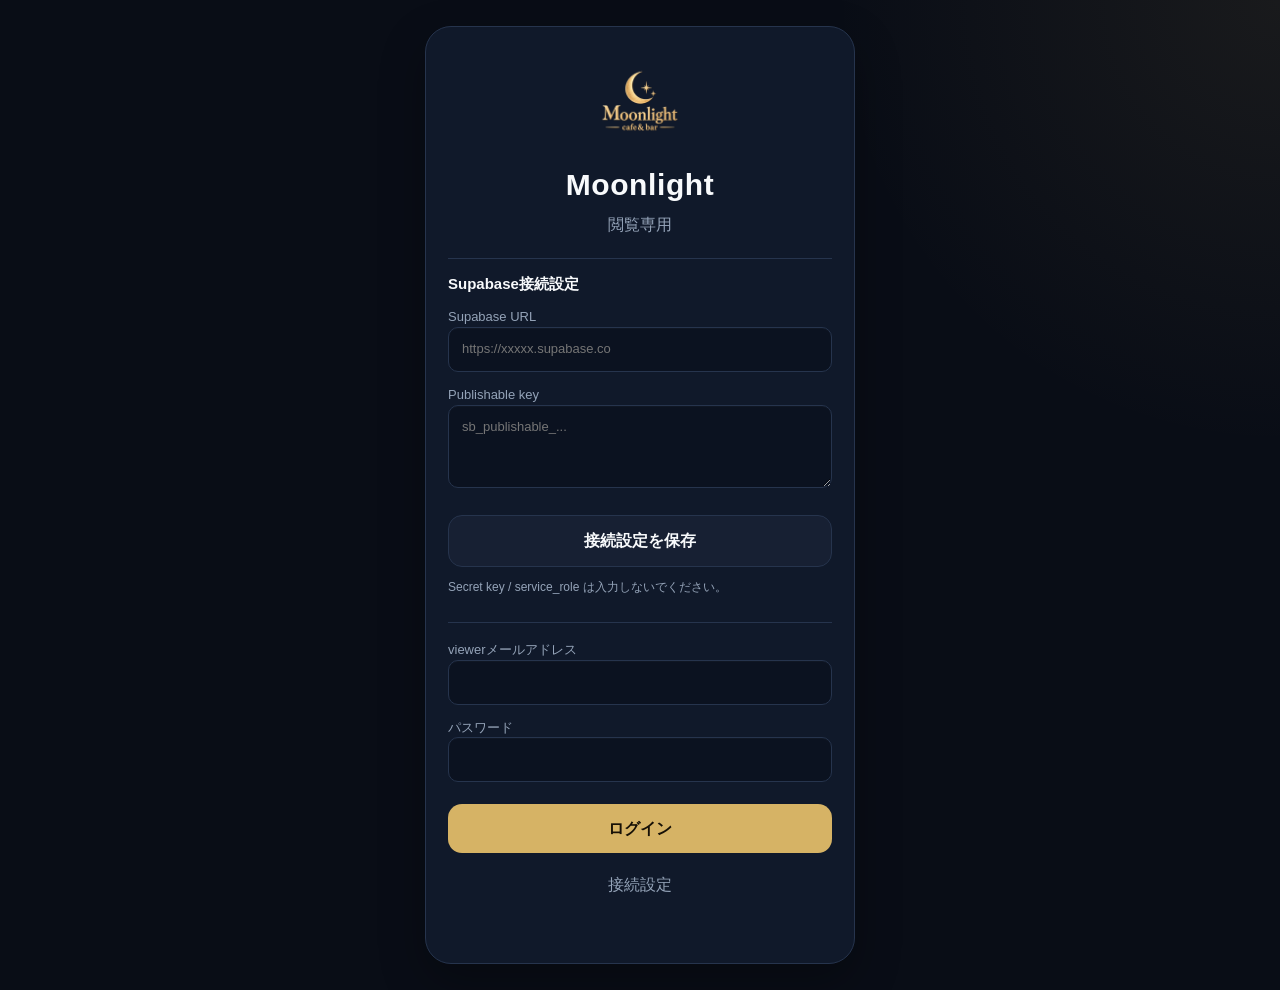
==== index.html @ fe0dd914 "Add files via upload" ====
<!doctype html>
<html lang="ja">
<head>
  <meta charset="utf-8">
  <meta name="viewport" content="width=device-width, initial-scale=1, maximum-scale=1, user-scalable=no, viewport-fit=cover">
  <meta name="theme-color" content="#0b1220">
  <meta name="apple-mobile-web-app-capable" content="yes">
  <meta name="apple-mobile-web-app-status-bar-style" content="black-translucent">
  <meta name="apple-mobile-web-app-title" content="Moonlight">
  <title>Moonlight Viewer</title>
  <link rel="manifest" href="./manifest.json">
  <link rel="apple-touch-icon" href="./icons/icon-192.png">
  <link rel="icon" href="./icons/icon-192.png">
  <link rel="stylesheet" href="./style.css">
</head>
<body>
  <div id="startupSplash" class="startup-splash" aria-live="polite" role="status">
    <div class="startup-card">
      <img src="./icons/icon-192.png" alt="Moonlight" class="startup-logo">
      <h1>Moonlight</h1>
      <p id="startupText">起動しています…</p>
      <div class="startup-progress"><i id="startupProgressBar"></i></div>
    </div>
  </div>

  <div id="app">
    <section id="loginScreen" class="login-screen hidden">
      <div class="login-card">
        <img src="./icons/icon-192.png" alt="Moonlight" class="login-logo">
        <h1>Moonlight</h1>
        <p class="muted">閲覧専用</p>

        <div id="connectionSetup" class="setup-box hidden">
          <h2>Supabase接続設定</h2>
          <label>Supabase URL
            <input id="setupUrl" type="url" autocomplete="url" placeholder="https://xxxxx.supabase.co">
          </label>
          <label>Publishable key
            <textarea id="setupKey" rows="3" spellcheck="false" placeholder="sb_publishable_..."></textarea>
          </label>
          <button id="saveConnectionBtn" type="button" class="secondary">接続設定を保存</button>
          <p class="tiny muted">Secret key / service_role は入力しないでください。</p>
        </div>

        <form id="loginForm">
          <label>viewerメールアドレス
            <input id="emailInput" type="email" autocomplete="username" required>
          </label>
          <label>パスワード
            <input id="passwordInput" type="password" autocomplete="current-password" required>
          </label>
          <button type="submit" class="primary">ログイン</button>
        </form>
        <button id="toggleSetupBtn" type="button" class="link-btn">接続設定</button>
        <p id="loginStatus" class="status" aria-live="polite"></p>
      </div>
    </section>

    <section id="viewerScreen" class="viewer hidden">
      <header class="topbar">
        <div class="brand">
          <img src="./icons/icon-192.png" alt="">
          <div>
            <strong>Moonlight</strong>
            <span>cafe＆bar・閲覧専用</span>
          </div>
        </div>
        <div class="top-actions">
          <button id="refreshBtn" type="button" class="icon-btn" aria-label="更新">↻</button>
          <button id="logoutBtn" type="button" class="text-btn">ログアウト</button>
        </div>
      </header>

      <main id="content" class="content">
        <section class="page active" data-page="overview">
          <div class="page-head">
            <div>
              <h1>概要</h1>
              <p id="cloudMeta" class="muted"></p>
            </div>
          </div>
          <button id="overviewCards" class="overview-summary-card" type="button" aria-expanded="false"></button>
          <div id="overviewExtraDetails" class="overview-extra-details hidden"></div>

          <div class="section overview-achievements-section">
            <div class="section-title"><h2>在籍者</h2><span id="overviewActiveCount" class="overview-group-count">0人</span></div>
            <div id="overviewAchievements" class="overview-employee-list"></div>
          </div>
          <div class="section overview-achievements-section overview-retired-section">
            <div class="section-title"><h2>退職者</h2><span id="overviewRetiredCount" class="overview-group-count">0人</span></div>
            <div id="overviewRetiredAchievements" class="overview-employee-list"></div>
          </div>
        </section>

        <section class="page" data-page="sales">
          <div class="page-head"><h1>販売実績</h1></div>
          <div class="segmented sales-view-tabs">
            <button type="button" class="seg active" data-sales-tab="store">店頭販売</button>
            <button type="button" class="seg" data-sales-tab="summary">集計</button>
            <button type="button" class="seg" data-sales-tab="delivery">デリバリー</button>
          </div>
          <div id="storeSalesPanel">
            <div id="salesList" class="card-list"></div>
          </div>
          <div id="salesSummaryPanel" class="hidden">
            <label class="sales-summary-mode">
              <span>集計単位</span>
              <select id="salesSummaryMode">
                <option value="day">日別</option>
                <option value="employee">従業員別</option>
                <option value="dayEmployee">日別 × 従業員別</option>
              </select>
            </label>
            <div id="salesSummaryTotals" class="stat-grid sales-summary-totals"></div>
            <div id="salesSummaryList" class="card-list sales-summary-list"></div>
          </div>
          <div id="deliverySalesPanel" class="hidden">
            <div id="deliveryList" class="card-list"></div>
          </div>
        </section>

        <section class="page" data-page="buyers">
          <div class="page-head"><h1>購入者</h1></div>
          <div id="buyersList" class="card-list"></div>
        </section>

        <section class="page" data-page="products">
          <div class="page-head"><h1>商品管理</h1></div>
          <div id="productsList" class="product-grid"></div>
        </section>

        <section class="page" data-page="inventory">
          <div class="page-head"><h1>在庫管理</h1></div>
          <div id="inventoryLatest"></div>
          <div class="section">
            <div class="section-title"><h2>履歴</h2></div>
            <div id="inventoryHistory" class="card-list"></div>
          </div>
        </section>

        <section class="page" data-page="bonus">
          <div class="page-head"><h1>ボーナス</h1></div>
          <div id="bonusSummary" class="stat-grid"></div>
          <div class="section">
            <div class="section-title"><h2>今回のボーナス</h2></div>
            <div id="bonusCurrent" class="card-list"></div>
          </div>
          <div class="section">
            <div class="section-title"><h2>支給履歴</h2></div>
            <div id="payoutHistory" class="card-list"></div>
          </div>
        </section>

        <section class="page" data-page="coins">
          <div class="page-head"><h1>コイン登録履歴</h1></div>
          <div id="coinHistorySummary" class="stat-grid coin-history-summary"></div>
          <div id="coinHistoryList" class="card-list coin-history-list"></div>
        </section>

        <section class="page" data-page="employees">
          <div class="page-head"><h1>従業員名簿</h1></div>
          <div id="employeeList" class="card-list"></div>
        </section>
      </main>

      <nav class="bottom-nav" aria-label="メインメニュー">
        <button type="button" class="nav-btn active" data-page-target="overview"><span>⌂</span><small>概要</small></button>
        <button type="button" class="nav-btn" data-page-target="sales"><span>▤</span><small>販売実績</small></button>
        <button type="button" class="nav-btn" data-page-target="buyers"><span>◎</span><small>購入者</small></button>
        <button type="button" class="nav-btn" data-page-target="products"><span>◇</span><small>商品</small></button>
        <button type="button" class="nav-btn" data-page-target="more"><span>•••</span><small>その他</small></button>
      </nav>

      <div id="moreSheet" class="sheet hidden" aria-hidden="true">
        <button type="button" data-more-target="inventory">在庫管理</button>
        <button type="button" data-more-target="bonus">ボーナス</button>
        <button type="button" data-more-target="coins">コイン登録履歴</button>
        <button type="button" data-more-target="employees">従業員名簿</button>
        <button type="button" id="closeMoreBtn">閉じる</button>
      </div>

      <div id="salesDetailModal" class="employee-detail-modal hidden" aria-hidden="true">
        <div class="employee-detail-backdrop" data-close-sales-detail></div>
        <section class="employee-detail-sheet" role="dialog" aria-modal="true" aria-labelledby="salesDetailTitle">
          <div class="employee-detail-sheet-head">
            <div><span class="muted tiny">SALES DETAIL</span><h2 id="salesDetailTitle">伝票詳細</h2></div>
            <button id="closeSalesDetailBtn" type="button" class="icon-btn" aria-label="閉じる">×</button>
          </div>
          <div id="salesDetailContent" class="employee-detail-content"></div>
        </section>
      </div>

      <div id="buyerDetailModal" class="employee-detail-modal hidden" aria-hidden="true">
        <div class="employee-detail-backdrop" data-close-buyer-detail></div>
        <section class="employee-detail-sheet" role="dialog" aria-modal="true" aria-labelledby="buyerDetailTitle">
          <div class="employee-detail-sheet-head">
            <div><span class="muted tiny">BUYER DETAIL</span><h2 id="buyerDetailTitle">購入者詳細</h2></div>
            <button id="closeBuyerDetailBtn" type="button" class="icon-btn" aria-label="閉じる">×</button>
          </div>
          <div id="buyerDetailContent" class="employee-detail-content"></div>
        </section>
      </div>

      <div id="employeeDetailModal" class="employee-detail-modal hidden" aria-hidden="true">
        <div class="employee-detail-backdrop" data-close-employee-detail></div>
        <section class="employee-detail-sheet" role="dialog" aria-modal="true" aria-labelledby="employeeDetailTitle">
          <div class="employee-detail-sheet-head">
            <div><span class="muted tiny">EMPLOYEE DETAIL</span><h2 id="employeeDetailTitle">従業員詳細</h2></div>
            <button id="closeEmployeeDetailBtn" type="button" class="icon-btn" aria-label="閉じる">×</button>
          </div>
          <div id="employeeDetailContent" class="employee-detail-content"></div>
        </section>
      </div>

      <div id="loadingOverlay" class="loading-overlay hidden">
        <div class="spinner"></div>
        <span>読み込み中…</span>
      </div>
      <div id="toast" class="toast hidden" aria-live="polite"></div>
    </section>
  </div>

  <script src="./config.js"></script>
  <script src="./app.js"></script>
</body>
</html>
---- style.css ----
:root{
  color-scheme:dark;
  --bg:#090d16;
  --bg2:#0b1220;
  --panel:#111827;
  --panel2:#172033;
  --panel3:#0b1220;
  --text:#f8fafc;
  --muted:#94a3b8;
  --line:#26344d;
  --line2:#34445f;
  --accent:#d6b365;
  --accent-soft:rgba(214,179,101,.14);
  --ok:#73d7ab;
  --warn:#ffd98a;
  --shadow:0 18px 46px rgba(0,0,0,.28);
}
*{box-sizing:border-box;-webkit-tap-highlight-color:transparent}
html,body{margin:0;min-height:100%;background:radial-gradient(circle at top right,rgba(214,179,101,.08),transparent 28rem),var(--bg);color:var(--text);font-family:-apple-system,BlinkMacSystemFont,"Segoe UI","Yu Gothic UI","Hiragino Kaku Gothic ProN","Noto Sans JP",sans-serif;-webkit-text-size-adjust:100%;touch-action:manipulation}
body{padding:env(safe-area-inset-top) 0 env(safe-area-inset-bottom);line-height:1.45}
button,input,select,textarea{font:inherit}
button{cursor:pointer;touch-action:manipulation}
a{touch-action:manipulation}
.hidden{display:none!important}
.muted{color:var(--muted)}
.tiny{font-size:12px}

.startup-splash{position:fixed;inset:0;z-index:200;display:grid;place-items:center;background:radial-gradient(circle at 50% 30%, #16253d 0, #0a111f 42%, #060a12 100%);transition:opacity .28s ease, visibility .28s ease}
.startup-splash.hidden{opacity:0;visibility:hidden}
.startup-card{width:min(100%,420px);padding:22px 22px 30px;display:grid;justify-items:center;text-align:center}
.startup-logo{width:180px;height:180px;max-width:calc(100vw - 60px);object-fit:contain;filter:drop-shadow(0 14px 30px rgba(0,0,0,.42));margin-bottom:6px}
.startup-card h1{margin:0;color:#f5e3b9;font-size:24px;letter-spacing:.04em}
.startup-card p{margin:8px 0 0;color:#adbad0;font-size:13px}
.startup-progress{width:min(220px,90vw);height:6px;border-radius:999px;background:#1a2940;overflow:hidden;margin-top:16px;box-shadow:inset 0 1px 2px rgba(0,0,0,.35)}
.startup-progress i{display:block;width:0;height:100%;border-radius:inherit;background:linear-gradient(90deg,#caa253 0%,#e6cb88 70%,#f8edc3 100%);transition:width .28s cubic-bezier(.22,1,.36,1);box-shadow:0 0 10px rgba(230,203,136,.28)}

.login-screen{min-height:100vh;display:grid;place-items:center;padding:26px 18px}
.login-card{width:min(100%,430px);background:rgba(17,27,44,.94);border:1px solid var(--line);border-radius:26px;padding:28px 22px;box-shadow:var(--shadow);backdrop-filter:blur(16px)}
.login-logo{display:block;width:94px;height:94px;object-fit:contain;margin:0 auto 14px}
.login-card h1{text-align:center;margin:0;font-size:30px;letter-spacing:.02em}
.login-card>p{text-align:center;margin:6px 0 22px}
label{display:block;color:var(--muted);font-size:13px;margin:14px 0 6px}
input,select,textarea{width:100%;border:1px solid var(--line);background:#0b1220;color:var(--text);border-radius:10px;padding:12px 13px;outline:none;box-shadow:inset 0 1px 0 rgba(255,255,255,.02)}
input:focus,select:focus,textarea:focus{border-color:var(--accent);box-shadow:0 0 0 3px rgba(214,179,101,.12)}
.primary,.secondary{width:100%;border:0;border-radius:14px;padding:13px 14px;margin-top:16px;font-weight:800}
.primary{background:var(--accent);color:#161006}
.secondary{background:var(--panel2);color:var(--text);border:1px solid var(--line)}
.link-btn,.text-btn,.icon-btn{border:0;background:transparent;color:var(--muted)}
.link-btn{width:100%;padding:12px;margin-top:8px}
.status{min-height:20px;font-size:13px;margin-bottom:0!important;color:#dbe7f8}
.setup-box{border-top:1px solid var(--line);border-bottom:1px solid var(--line);padding:14px 0;margin:18px 0}
.setup-box h2{font-size:15px;margin:0}

.viewer{min-height:100vh}
.topbar{position:sticky;top:0;z-index:20;height:70px;padding:10px 14px;display:flex;align-items:center;justify-content:space-between;background:linear-gradient(90deg,rgba(5,10,20,.96),rgba(10,18,33,.92));backdrop-filter:blur(18px);border-bottom:1px solid rgba(38,52,77,.9)}
.brand{display:flex;align-items:center;gap:10px;min-width:0}
.brand img{width:40px;height:40px;object-fit:contain;filter:drop-shadow(0 6px 14px rgba(0,0,0,.28))}
.brand div{display:flex;flex-direction:column;line-height:1.1;min-width:0}
.brand strong{font-size:15px}
.brand span{font-size:11px;color:var(--muted);margin-top:4px}
.top-actions{display:flex;align-items:center;gap:2px}
.icon-btn{font-size:25px;padding:8px 10px}
.text-btn{padding:9px}

.content{padding:18px 14px 98px;max-width:1120px;margin:0 auto}
.page{display:none}
.page.active{display:block;animation:pageIn .18s ease-out}
@keyframes pageIn{from{opacity:.4;transform:translateY(4px)}to{opacity:1;transform:translateY(0)}}
.page-head{display:flex;justify-content:space-between;align-items:end;margin-bottom:16px;gap:12px}
.page-head h1{margin:0;font-size:28px;letter-spacing:.02em}
.page-head p{font-size:12px;margin:6px 0 0;line-height:1.5}

.stat-grid{display:grid;grid-template-columns:repeat(2,minmax(0,1fr));gap:10px}
.stat{background:rgba(17,24,39,.94);border:1px solid var(--line);border-radius:16px;padding:14px 14px 15px;box-shadow:var(--shadow)}
.stat .label{color:var(--muted);font-size:12px;display:block}
.stat strong{display:block;font-size:22px;margin-top:6px;line-height:1.22}

.section{margin-top:24px}
.section-title{display:flex;justify-content:space-between;align-items:center;margin-bottom:10px}
.section-title h2{font-size:18px;margin:0}
.table-wrap{overflow-x:auto;border:1px solid var(--line);border-radius:18px;background:linear-gradient(180deg,rgba(17,27,44,.98),rgba(13,23,39,.98));box-shadow:var(--shadow)}
.table-wrap::-webkit-scrollbar{height:8px}
.table-wrap::-webkit-scrollbar-thumb{background:#445a7b;border-radius:999px}
table{width:100%;border-collapse:collapse;white-space:nowrap;font-size:13px}
th,td{text-align:left;padding:13px 12px;border-bottom:1px solid rgba(39,54,79,.85);vertical-align:top}
th{color:var(--muted);font-weight:700;background:#0e1828;position:sticky;top:0;z-index:1}
tr:nth-child(even) td{background:rgba(255,255,255,.015)}
tr:last-child td{border-bottom:0}

.card-list{display:grid;gap:12px}
.item-card{background:rgba(17,24,39,.94);border:1px solid var(--line);border-radius:16px;padding:15px;box-shadow:var(--shadow)}
.item-top{display:flex;justify-content:space-between;gap:14px;align-items:flex-start}
.item-title{font-weight:800;min-width:0;overflow-wrap:anywhere;font-size:16px}
.item-meta{font-size:12px;color:var(--muted);margin-top:5px;line-height:1.5}
.money{font-weight:900;color:#f8e3ad;font-size:24px;line-height:1.12;letter-spacing:.01em}
.money.sm{font-size:17px}
.money-note{font-size:12px;color:var(--muted);margin-top:6px}
.pills{display:flex;gap:6px;flex-wrap:wrap;margin-top:12px}
.pill{font-size:11px;padding:6px 9px;border:1px solid rgba(51,72,104,.9);background:rgba(22,36,59,.95);border-radius:999px;color:#d7e3f5}
.role{color:#d8e4ff}
.key-values{display:grid;grid-template-columns:1fr auto;gap:8px 12px;margin-top:12px;font-size:13px;align-items:start}
.key-values span:nth-child(odd){color:var(--muted)}
.breakdown-grid{display:grid;grid-template-columns:repeat(2,minmax(0,1fr));gap:9px;margin-top:14px}
.breakdown-cell{background:var(--panel3);border:1px solid rgba(51,72,104,.65);border-radius:14px;padding:11px}
.breakdown-cell .cell-label{display:block;font-size:11px;color:var(--muted);margin-bottom:5px}
.breakdown-cell strong{display:block;font-size:18px;line-height:1.2}
.breakdown-cell small{display:block;color:#b6c3d7;font-size:11px;margin-top:5px;line-height:1.45}
.breakdown-cell.accent{border-color:rgba(212,175,103,.42);background:rgba(212,175,103,.08)}
.inventory-block{background:linear-gradient(180deg,rgba(17,27,44,.98),rgba(12,22,37,.98));border:1px solid var(--line);border-radius:18px;padding:15px;box-shadow:var(--shadow)}
.inventory-products{display:grid;grid-template-columns:repeat(2,minmax(0,1fr));gap:8px;margin-top:12px}
.inventory-product{background:var(--panel2);padding:10px;border-radius:11px;font-size:12px;border:1px solid rgba(51,72,104,.7)}
.empty-state{padding:28px 12px;color:var(--muted);text-align:center;background:rgba(17,27,44,.88);border:1px dashed var(--line);border-radius:18px}

.segmented{display:grid;grid-template-columns:1fr 1fr;background:#0b1220;border:1px solid var(--line);border-radius:12px;padding:4px;margin-bottom:14px;box-shadow:var(--shadow)}
.seg{border:0;border-radius:9px;padding:11px 8px;background:transparent;color:var(--muted);font-weight:750;white-space:nowrap}
.seg.active{background:#263149;color:#f3d99c}

.product-grid{display:grid;grid-template-columns:repeat(2,minmax(0,1fr));gap:10px}
.product-card{background:linear-gradient(180deg,rgba(17,27,44,.98),rgba(12,22,37,.98));border:1px solid var(--line);border-radius:18px;overflow:hidden;box-shadow:var(--shadow)}
.product-image{aspect-ratio:1.32/1;background:#0d1522;display:grid;place-items:center}
.product-image img{width:100%;height:100%;object-fit:contain;padding:10px}
.product-image .empty{color:var(--muted);font-size:12px}
.product-body{padding:13px}
.product-name{font-weight:800;font-size:15px}
.product-stash{color:var(--muted);font-size:11px;margin-top:4px;overflow-wrap:anywhere;line-height:1.45}
.product-price{font-weight:900;color:#f8e3ad;margin-top:10px;font-size:18px}

.bottom-nav{position:fixed;z-index:30;left:0;right:0;bottom:0;padding:8px 8px calc(8px + env(safe-area-inset-bottom));display:grid;grid-template-columns:repeat(5,1fr);background:rgba(7,13,24,.97);backdrop-filter:blur(18px);border-top:1px solid rgba(38,52,77,.95)}
.nav-btn{border:0;background:transparent;color:var(--muted);display:flex;flex-direction:column;align-items:center;gap:4px;padding:5px 2px;min-width:0}
.nav-btn span{font-size:20px;line-height:1}
.nav-btn small{font-size:10px;letter-spacing:.01em}
.nav-btn.active{color:var(--accent)}
.sheet{position:fixed;z-index:40;left:12px;right:12px;bottom:calc(80px + env(safe-area-inset-bottom));padding:8px;background:#111a2af2;border:1px solid var(--line);border-radius:18px;box-shadow:0 20px 60px #0008;backdrop-filter:blur(20px)}
.sheet button{width:100%;border:0;background:transparent;color:var(--text);text-align:left;padding:14px;border-radius:12px}
.sheet button:active{background:var(--panel2)}
.loading-overlay{position:fixed;z-index:80;inset:0;display:grid;place-content:center;justify-items:center;gap:12px;background:#07101bd9;backdrop-filter:blur(5px)}
.spinner{width:34px;height:34px;border-radius:50%;border:3px solid #ffffff22;border-top-color:var(--accent);animation:spin .8s linear infinite}
@keyframes spin{to{transform:rotate(360deg)}}
.toast{position:fixed;z-index:90;left:50%;bottom:calc(96px + env(safe-area-inset-bottom));transform:translateX(-50%);max-width:calc(100% - 32px);background:#1b2637;border:1px solid var(--line);border-radius:13px;padding:10px 14px;font-size:13px;box-shadow:var(--shadow)}

@media(min-width:760px){
  .stat-grid{grid-template-columns:repeat(4,minmax(0,1fr))}
  .product-grid{grid-template-columns:repeat(4,minmax(0,1fr))}
  .content{padding-left:28px;padding-right:28px}
}
@media(max-width:420px){
  .content{padding-left:12px;padding-right:12px}
  .money{font-size:22px}
  .breakdown-grid{grid-template-columns:1fr}
  .inventory-products{grid-template-columns:1fr}
  .product-grid{grid-template-columns:1fr 1fr}
}

/* v3 employee drill-down */
body.detail-open{overflow:hidden}
.employee-detail-trigger{
  border:0;
  background:transparent;
  color:var(--text);
  padding:0;
  font:inherit;
  font-weight:800;
  text-align:left;
  border-bottom:1px dashed rgba(212,175,103,.45);
  cursor:pointer;
}
.employee-detail-trigger:active{color:#f3d99c;border-bottom-color:var(--accent)}
.employee-detail-modal{position:fixed;inset:0;z-index:120;display:flex;align-items:flex-end;justify-content:center}
.employee-detail-backdrop{position:absolute;inset:0;background:rgba(1,6,13,.72);backdrop-filter:blur(5px)}
.employee-detail-sheet{position:relative;z-index:1;width:min(100%,720px);max-height:88vh;overflow:auto;background:linear-gradient(180deg,#111c2e,#0a1422);border:1px solid var(--line2);border-bottom:0;border-radius:24px 24px 0 0;box-shadow:0 -24px 60px rgba(0,0,0,.45);padding:18px 14px calc(22px + env(safe-area-inset-bottom))}
.employee-detail-sheet-head{position:sticky;top:-18px;z-index:2;display:flex;align-items:center;justify-content:space-between;gap:12px;margin:-18px -14px 16px;padding:16px 14px 13px;background:rgba(17,28,46,.96);border-bottom:1px solid var(--line);backdrop-filter:blur(18px)}
.employee-detail-sheet-head h2{margin:2px 0 0;font-size:22px}
.employee-detail-content{display:grid;gap:14px}
.detail-profile-grid{display:grid;grid-template-columns:repeat(2,minmax(0,1fr));gap:8px}
.detail-profile-grid>div,.detail-alias{background:var(--panel3);border:1px solid var(--line);border-radius:14px;padding:11px}
.detail-profile-grid span,.detail-alias span{display:block;color:var(--muted);font-size:11px;margin-bottom:5px}
.detail-profile-grid strong,.detail-alias strong{display:block;overflow-wrap:anywhere;font-size:14px}
.detail-money-grid{margin-top:0}
.detail-section{border-top:1px solid var(--line);padding-top:12px}
.detail-section h3{margin:0 0 9px;font-size:16px}
.detail-list{display:grid;gap:8px}
.detail-sale-row{display:flex;align-items:center;justify-content:space-between;gap:12px;background:var(--panel3);border:1px solid var(--line);border-radius:13px;padding:11px}
.detail-sale-row>div:first-child{min-width:0}
.detail-sale-row strong{display:block;font-size:13px}
.detail-sale-row span{display:block;color:var(--muted);font-size:11px;margin-top:3px;overflow-wrap:anywhere}
@media(min-width:760px){
  .employee-detail-modal{align-items:center;padding:24px}
  .employee-detail-sheet{border-bottom:1px solid var(--line2);border-radius:24px;max-height:82vh;padding:22px}
  .employee-detail-sheet-head{top:-22px;margin:-22px -22px 18px;padding:18px 22px 14px}
  .detail-profile-grid{grid-template-columns:repeat(4,minmax(0,1fr))}
}

/* v4 whole-card employee details + compact sales quantity */
.employee-detail-label{color:var(--text);font-weight:800}
.employee-detail-area{cursor:pointer;transition:border-color .14s ease,background-color .14s ease,transform .08s ease}
.employee-detail-area:active{border-color:rgba(212,175,103,.5);background:rgba(212,175,103,.05)}
tr.employee-detail-area:active td{background:rgba(212,175,103,.055)}
.detail-sale-row-expanded{align-items:flex-start}
.detail-sale-breakdown{display:grid;gap:3px;margin-top:8px}
.detail-sale-breakdown span{display:block;color:#c1ccdc;font-size:11px;line-height:1.5;margin:0}

/* v5 compact overview */
.page-head p:empty{display:none}
.overview-summary-card{
  width:100%;
  margin:0;
  padding:14px 15px;
  border:1px solid var(--line);
  border-radius:18px;
  background:linear-gradient(180deg,rgba(17,27,44,.98),rgba(12,22,37,.98));
  color:var(--text);
  text-align:left;
  box-shadow:var(--shadow);
}
.overview-summary-card:active{background:var(--panel2)}
.overview-summary-hint{display:block;text-align:right;color:var(--muted);font-size:10px;margin-bottom:4px}
.overview-summary-grid{display:grid;gap:0}
.overview-summary-grid>div{display:flex;align-items:center;justify-content:space-between;gap:16px;min-height:52px;border-top:1px solid rgba(39,54,79,.75)}
.overview-summary-grid>div:first-child{border-top:0}
.overview-summary-grid span{color:var(--muted);font-size:12px;white-space:nowrap}
.overview-summary-grid strong{font-size:18px;line-height:1.25;text-align:right;overflow-wrap:anywhere}
.overview-extra-details{margin-top:10px;padding:12px;border:1px solid var(--line);border-radius:18px;background:rgba(12,22,37,.96);box-shadow:var(--shadow)}
.overview-detail-grid{display:grid;grid-template-columns:repeat(2,minmax(0,1fr));gap:8px}
.overview-cloud-note{margin:10px 2px 0;color:var(--muted);font-size:10px;line-height:1.5;overflow-wrap:anywhere}
.overview-achievements-section{margin-top:22px}
.overview-employee-list{display:grid;gap:9px}
.overview-employee-card{position:relative;display:grid;grid-template-columns:minmax(0,1fr) auto 18px;align-items:center;gap:10px;min-height:66px;padding:12px 13px;border:1px solid var(--line);border-radius:16px;background:linear-gradient(180deg,rgba(17,27,44,.98),rgba(12,22,37,.98));box-shadow:0 10px 24px rgba(0,0,0,.16);cursor:pointer}
.overview-employee-card:active{background:var(--panel2)}
.overview-employee-card>div:first-child{min-width:0}
.overview-employee-card>div:first-child strong{display:block;font-size:14px;overflow:hidden;text-overflow:ellipsis;white-space:nowrap}
.overview-employee-card>div:first-child span{display:block;margin-top:3px;color:var(--muted);font-size:11px}
.overview-employee-total{text-align:right}
.overview-employee-total span{display:block;color:var(--muted);font-size:10px}
.overview-employee-total strong{display:block;margin-top:3px;color:#f8e3ad;font-size:15px;white-space:nowrap}
.overview-chevron{color:#71829a;font-size:24px;line-height:1;text-align:right}
@media(max-width:420px){
  .overview-detail-grid{grid-template-columns:1fr 1fr}
  .overview-employee-card{grid-template-columns:minmax(0,1fr) auto 14px;padding-left:12px;padding-right:10px}
  .overview-employee-total strong{font-size:14px}
}

/* v6 tap-to-detail cards */
.tap-detail-card{cursor:pointer;transition:border-color .14s ease,background .14s ease,transform .14s ease}
.tap-detail-card:active{transform:scale(.995);border-color:rgba(212,175,103,.48);background:linear-gradient(180deg,rgba(23,36,58,.98),rgba(13,24,40,.98))}
.tap-detail-card::after{content:"タップで詳細";display:block;margin-top:10px;padding-top:9px;border-top:1px solid rgba(39,54,79,.72);color:#7f90aa;font-size:11px;text-align:right}
.compact-detail-card::after{display:none}
#salesDetailModal .employee-detail-sheet,#buyerDetailModal .employee-detail-sheet{max-height:min(86vh,760px)}
#salesDetailContent .detail-section,#buyerDetailContent .detail-section{margin-top:20px}
#buyerDetailContent .detail-alias{margin-top:14px}
.detail-profile-grid>article{background:var(--panel3);border:1px solid var(--line);border-radius:14px;padding:11px}

/* v10 bonus coin cycle + collapsible payout history */
.payout-history-card{padding:0;overflow:hidden}
.payout-history-card summary{list-style:none;padding:14px 15px;cursor:pointer}
.payout-history-card summary::-webkit-details-marker{display:none}
.payout-history-card summary .item-top{margin:0}
.payout-history-hint{display:block;margin-top:9px;padding-top:8px;border-top:1px solid rgba(39,54,79,.72);color:#7f90aa;font-size:10px;text-align:right}
.payout-history-card[open] .payout-history-hint{color:#c8a95f}
.payout-history-card[open] .payout-history-hint::after{content:"（開いています）"}
.payout-history-details{display:grid;border-top:1px solid var(--line);background:rgba(7,15,26,.52)}
.payout-history-details>div{display:flex;align-items:center;justify-content:space-between;gap:12px;padding:11px 15px;border-top:1px solid rgba(39,54,79,.55)}
.payout-history-details>div:first-child{border-top:0}
.payout-history-details span{color:#c3cedd;font-size:12px;overflow-wrap:anywhere}
.payout-history-details strong{color:#f8e3ad;font-size:13px;white-space:nowrap}

/* v11 Windows-aligned overview groups + mobile sales summary */
.overview-group-count{display:inline-flex;align-items:center;justify-content:center;min-width:46px;padding:4px 9px;border:1px solid var(--line);border-radius:999px;background:#0b1220;color:#aebbd0;font-size:11px}
.overview-retired-section{margin-top:20px;padding-top:18px;border-top:1px solid var(--line)}
.overview-retired-section .section-title h2{color:#aeb9c9}
.overview-employee-card.retired{opacity:.88;background:rgba(14,22,36,.94)}
.retired-label{color:#fca5a5;font-weight:700}
.sales-view-tabs{grid-template-columns:repeat(3,minmax(0,1fr))}
.sales-summary-mode{display:grid;grid-template-columns:auto minmax(0,1fr);align-items:center;gap:12px;margin:0 0 12px;padding:12px;border:1px solid var(--line);border-radius:14px;background:rgba(17,24,39,.94)}
.sales-summary-mode>span{margin:0;color:#cbd5e1;font-size:12px;white-space:nowrap}
.sales-summary-mode select{min-height:42px;padding:9px 34px 9px 11px}
.sales-summary-totals{grid-template-columns:repeat(2,minmax(0,1fr));margin-bottom:12px}
.sales-summary-totals .stat{padding:12px}
.sales-summary-totals .stat strong{font-size:18px}
.sales-summary-grand-total{grid-column:1/-1;border-color:rgba(214,179,101,.36);background:linear-gradient(180deg,rgba(214,179,101,.11),rgba(17,24,39,.94))}
.sales-summary-list{margin-top:12px}
.sales-summary-card{min-width:0}
.sales-summary-card .item-title{font-size:15px}
.sales-summary-breakdown{margin-top:12px}
.sales-summary-breakdown .breakdown-cell{padding:10px}
.sales-summary-breakdown .breakdown-cell strong{font-size:15px}
.sales-summary-detail-hint{display:block;margin-top:10px;padding-top:9px;border-top:1px solid rgba(38,52,77,.72);color:#7f90aa;font-size:10px;text-align:right}
@media(max-width:360px){
  .seg{font-size:12px;padding-left:4px;padding-right:4px}
  .sales-summary-mode{grid-template-columns:1fr;gap:7px}
}

/* v12 coin registration history */
.coin-history-summary{grid-template-columns:repeat(2,minmax(0,1fr));margin-bottom:14px}
.coin-history-summary .stat{padding:12px}
.coin-history-summary .stat strong{font-size:19px}
.coin-history-total{grid-column:1/-1;border-color:rgba(214,179,101,.36);background:linear-gradient(180deg,rgba(214,179,101,.11),rgba(17,24,39,.94))}
.coin-history-list{margin-top:12px}
.coin-history-card{min-width:0}
.coin-history-amount{font-size:18px;white-space:nowrap}
.coin-history-amount.positive{color:#86efac}
.coin-history-amount.negative{color:#fca5a5}
.coin-history-note{margin:10px 0 0;padding-top:9px;border-top:1px solid rgba(38,52,77,.72);color:#aebbd0;font-size:11px;line-height:1.55;overflow-wrap:anywhere}
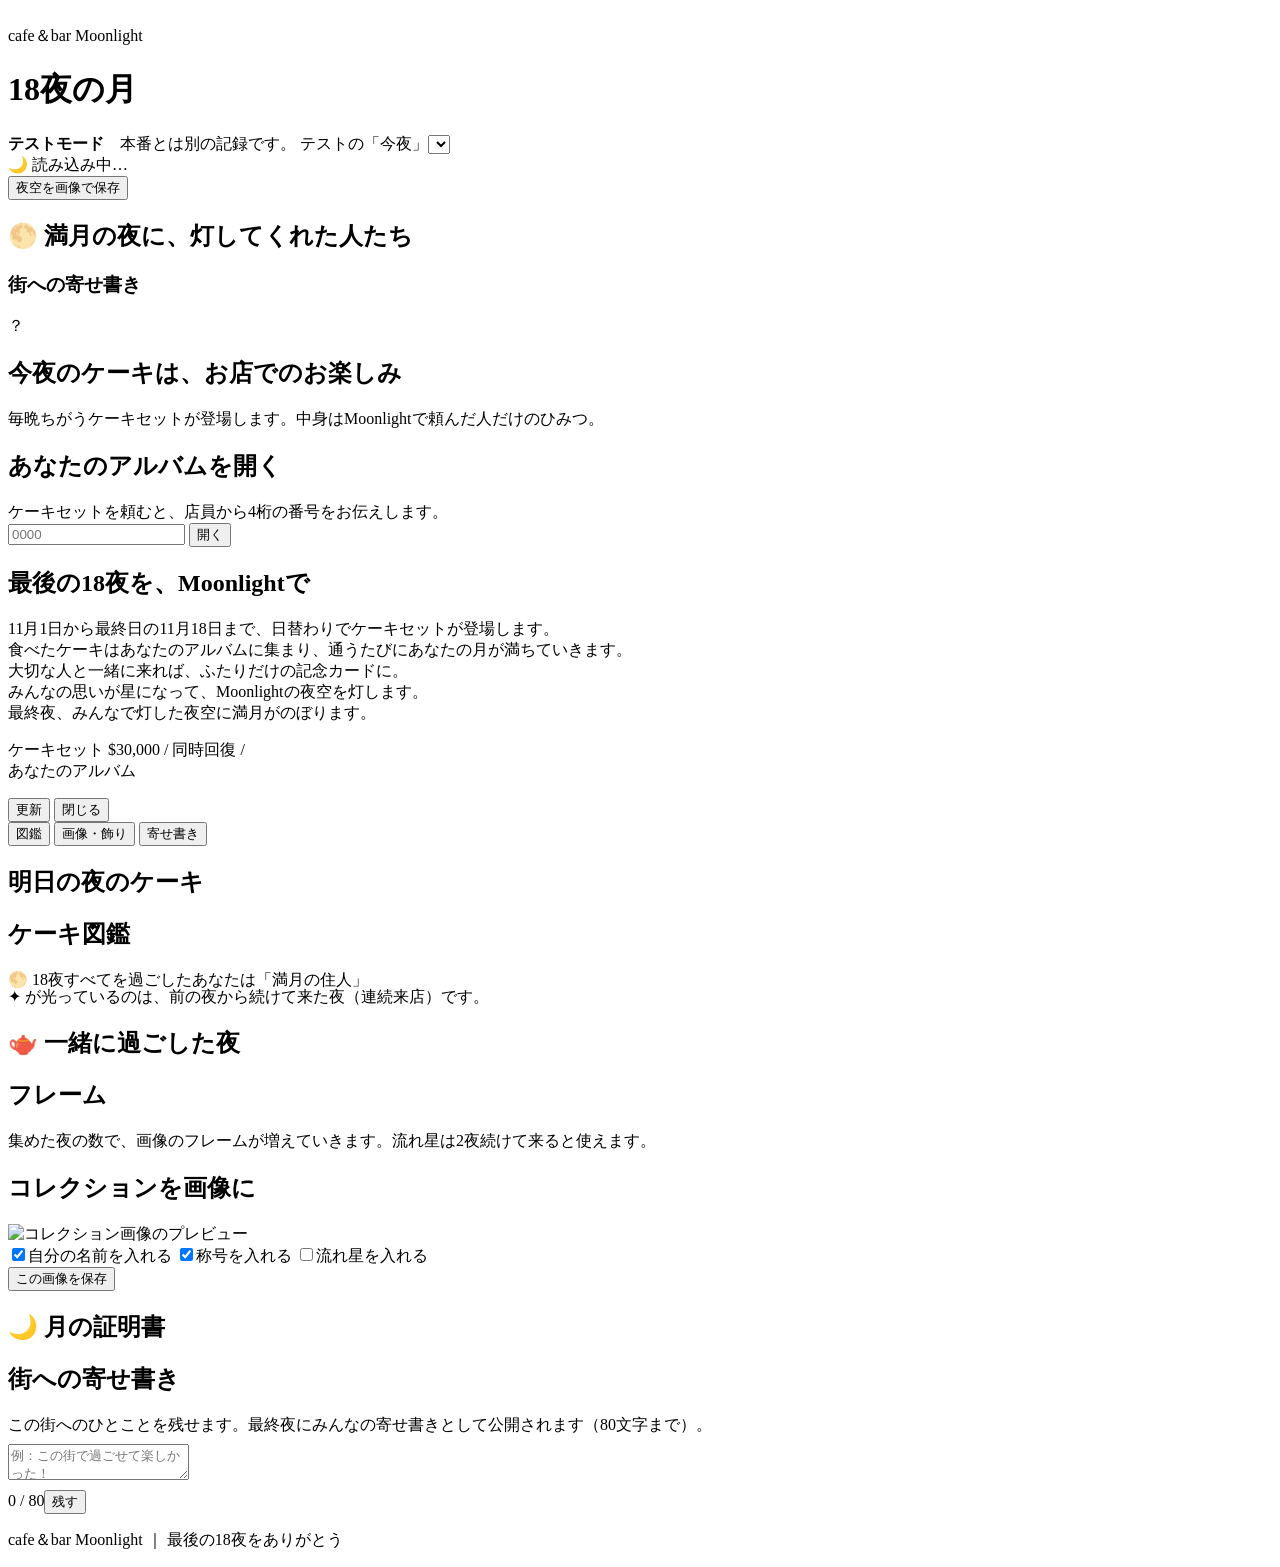
==== commit b279e9fa: "Add files via upload" ====
--- a/index.html
+++ b/index.html
@@ -1,226 +1,172 @@
 <!doctype html>
 <html lang="ja">
 <head>
-  <meta charset="utf-8">
-  <meta name="viewport" content="width=device-width, initial-scale=1, maximum-scale=1, user-scalable=no, viewport-fit=cover">
-  <meta name="theme-color" content="#0b1220">
-  <meta name="apple-mobile-web-app-capable" content="yes">
-  <meta name="apple-mobile-web-app-status-bar-style" content="black-translucent">
-  <meta name="apple-mobile-web-app-title" content="Moonlight">
-  <title>Moonlight Viewer</title>
-  <link rel="manifest" href="./manifest.json">
-  <link rel="apple-touch-icon" href="./icons/icon-192.png">
-  <link rel="icon" href="./icons/icon-192.png">
-  <link rel="stylesheet" href="./style.css">
+<meta charset="utf-8">
+<meta name="viewport" content="width=device-width,initial-scale=1,viewport-fit=cover">
+<meta name="theme-color" content="#070b16">
+<meta name="robots" content="noindex">
+<title>18夜の月 | cafe＆bar Moonlight</title>
+<meta name="description" content="cafe＆bar Moonlight 最後の18夜。ケーキセットで集めるあなただけのアルバム。">
+<link rel="preconnect" href="https://fonts.googleapis.com">
+<link rel="preconnect" href="https://fonts.gstatic.com" crossorigin>
+<link href="https://fonts.googleapis.com/css2?family=Shippori+Mincho:wght@500;600&display=swap" rel="stylesheet">
+<link rel="icon" href="../icons/icon-192.png">
+<link rel="stylesheet" href="album.css?v=5">
 </head>
 <body>
-  <div id="startupSplash" class="startup-splash" aria-live="polite" role="status">
-    <div class="startup-card">
-      <img src="./icons/icon-192.png" alt="Moonlight" class="startup-logo">
-      <h1>Moonlight</h1>
-      <p id="startupText">起動しています…</p>
-      <div class="startup-progress"><i id="startupProgressBar"></i></div>
+<div class="bg-stars" id="bgStars" aria-hidden="true"></div>
+<main class="wrap">
+  <header class="brand">
+    <img src="../icons/icon-192.png" alt="">
+    <div>
+      <div class="eyebrow">cafe＆bar Moonlight</div>
+      <h1>18夜の月</h1>
     </div>
+  </header>
+
+  <div class="test-banner hidden" id="testBanner">
+    <b>テストモード</b>　本番とは別の記録です。
+    <label>テストの「今夜」<select id="testNightSelect"></select></label>
   </div>
 
-  <div id="app">
-    <section id="loginScreen" class="login-screen hidden">
-      <div class="login-card">
-        <img src="./icons/icon-192.png" alt="Moonlight" class="login-logo">
-        <h1>Moonlight</h1>
-        <p class="muted">閲覧専用</p>
+  <section class="card" id="skyCard">
+    <div class="night-badge" id="nightBadge">🌙 読み込み中…</div>
+    <div class="sky" id="sky" role="img" aria-label="Moonlightの夜空"></div>
+    <div class="small muted" id="skyNext"></div>
+    <div class="progress"><i id="skyBar" style="width:0"></i></div>
+    <div class="stages" id="stages"></div>
+    <div class="album-tools"><button class="btn ghost sm" type="button" id="saveSkyBtn">夜空を画像で保存</button></div>
+  </section>
 
-        <div id="connectionSetup" class="setup-box hidden">
-          <h2>Supabase接続設定</h2>
-          <label>Supabase URL
-            <input id="setupUrl" type="url" autocomplete="url" placeholder="https://xxxxx.supabase.co">
-          </label>
-          <label>Publishable key
-            <textarea id="setupKey" rows="3" spellcheck="false" placeholder="sb_publishable_..."></textarea>
-          </label>
-          <button id="saveConnectionBtn" type="button" class="secondary">接続設定を保存</button>
-          <p class="tiny muted">Secret key / service_role は入力しないでください。</p>
+  <section class="card hidden" id="finalCard">
+    <h2>🌕 満月の夜に、灯してくれた人たち</h2>
+    <div class="names-cloud" id="finalNames"></div>
+    <h3 class="sub-h" id="finalMessagesTitle">街への寄せ書き</h3>
+    <div class="messages" id="finalMessages"></div>
+  </section>
+
+  <section class="card" id="tonightCard">
+    <div class="mystery">
+      <div class="dome" aria-hidden="true">？</div>
+      <div>
+        <h2 id="tonightTitle">今夜のケーキは、お店でのお楽しみ</h2>
+        <p class="small muted" id="tonightText">毎晩ちがうケーキセットが登場します。中身はMoonlightで頼んだ人だけのひみつ。</p>
+      </div>
+    </div>
+  </section>
+
+  <!-- アルバムを開く前 -->
+  <section class="card" id="openCard">
+    <h2>あなたのアルバムを開く</h2>
+    <p class="small muted" style="margin:0">ケーキセットを頼むと、店員から4桁の番号をお伝えします。</p>
+    <form class="code-form" id="codeForm" autocomplete="off">
+      <input class="code-input" id="codeInput" inputmode="numeric" pattern="[0-9]*" maxlength="4" placeholder="0000" aria-label="4桁の番号">
+      <button class="btn" type="submit">開く</button>
+    </form>
+    <p class="error" id="codeError"></p>
+  </section>
+
+  <section class="card" id="aboutCard">
+    <h2>最後の18夜を、Moonlightで</h2>
+    <p class="lead">11月1日から最終日の11月18日まで、日替わりでケーキセットが登場します。<br>
+    食べたケーキはあなたのアルバムに集まり、通うたびにあなたの月が満ちていきます。<br>
+    大切な人と一緒に来れば、ふたりだけの記念カードに。<br>
+    みんなの思いが星になって、Moonlightの夜空を灯します。<br>
+    最終夜、みんなで灯した夜空に満月がのぼります。</p>
+    <p class="small muted" style="margin:12px 0 0"> ケーキセット $30,000 / 同時回復 / </p>
+  </section>
+
+  <!-- アルバム -->
+  <section id="albumView" class="hidden">
+    <div class="card">
+      <div class="album-head">
+        <div class="who">
+          <div class="small muted">あなたのアルバム</div>
+          <p class="name" id="albumName"></p>
+          <div class="title" id="albumTitle"></div>
         </div>
+        <div class="my-moon" id="myMoon" aria-hidden="true"></div>
+      </div>
+      <div class="album-tools">
+        <button class="btn ghost sm" type="button" id="reloadBtn">更新</button>
+        <button class="btn ghost sm" type="button" id="closeBtn">閉じる</button>
+      </div>
+    </div>
 
-        <form id="loginForm">
-          <label>viewerメールアドレス
-            <input id="emailInput" type="email" autocomplete="username" required>
-          </label>
-          <label>パスワード
-            <input id="passwordInput" type="password" autocomplete="current-password" required>
-          </label>
-          <button type="submit" class="primary">ログイン</button>
-        </form>
-        <button id="toggleSetupBtn" type="button" class="link-btn">接続設定</button>
-        <p id="loginStatus" class="status" aria-live="polite"></p>
-      </div>
-    </section>
+    <nav class="tabs" role="tablist" aria-label="アルバムのメニュー">
+      <button type="button" role="tab" class="tab active" data-tab="collection" aria-selected="true">図鑑</button>
+      <button type="button" role="tab" class="tab" data-tab="images" aria-selected="false">画像・飾り</button>
+      <button type="button" role="tab" class="tab" data-tab="message" aria-selected="false">寄せ書き</button>
+    </nav>
 
-    <section id="viewerScreen" class="viewer hidden">
-      <header class="topbar">
-        <div class="brand">
-          <img src="./icons/icon-192.png" alt="">
-          <div>
-            <strong>Moonlight</strong>
-            <span>cafe＆bar・閲覧専用</span>
-          </div>
-        </div>
-        <div class="top-actions">
-          <button id="refreshBtn" type="button" class="icon-btn" aria-label="更新">↻</button>
-          <button id="logoutBtn" type="button" class="text-btn">ログアウト</button>
-        </div>
-      </header>
-
-      <main id="content" class="content">
-        <section class="page active" data-page="overview">
-          <div class="page-head">
-            <div>
-              <h1>概要</h1>
-              <p id="cloudMeta" class="muted"></p>
-            </div>
-          </div>
-          <button id="overviewCards" class="overview-summary-card" type="button" aria-expanded="false"></button>
-          <div id="overviewExtraDetails" class="overview-extra-details hidden"></div>
-
-          <div class="section overview-achievements-section">
-            <div class="section-title"><h2>在籍者</h2><span id="overviewActiveCount" class="overview-group-count">0人</span></div>
-            <div id="overviewAchievements" class="overview-employee-list"></div>
-          </div>
-          <div class="section overview-achievements-section overview-retired-section">
-            <div class="section-title"><h2>退職者</h2><span id="overviewRetiredCount" class="overview-group-count">0人</span></div>
-            <div id="overviewRetiredAchievements" class="overview-employee-list"></div>
-          </div>
-        </section>
-
-        <section class="page" data-page="sales">
-          <div class="page-head"><h1>販売実績</h1></div>
-          <div class="segmented sales-view-tabs">
-            <button type="button" class="seg active" data-sales-tab="store">店頭販売</button>
-            <button type="button" class="seg" data-sales-tab="summary">集計</button>
-            <button type="button" class="seg" data-sales-tab="delivery">デリバリー</button>
-          </div>
-          <div id="storeSalesPanel">
-            <div id="salesList" class="card-list"></div>
-          </div>
-          <div id="salesSummaryPanel" class="hidden">
-            <label class="sales-summary-mode">
-              <span>集計単位</span>
-              <select id="salesSummaryMode">
-                <option value="day">日別</option>
-                <option value="employee">従業員別</option>
-                <option value="dayEmployee">日別 × 従業員別</option>
-              </select>
-            </label>
-            <div id="salesSummaryTotals" class="stat-grid sales-summary-totals"></div>
-            <div id="salesSummaryList" class="card-list sales-summary-list"></div>
-          </div>
-          <div id="deliverySalesPanel" class="hidden">
-            <div id="deliveryList" class="card-list"></div>
-          </div>
-        </section>
-
-        <section class="page" data-page="buyers">
-          <div class="page-head"><h1>購入者</h1></div>
-          <div id="buyersList" class="card-list"></div>
-        </section>
-
-        <section class="page" data-page="products">
-          <div class="page-head"><h1>商品管理</h1></div>
-          <div id="productsList" class="product-grid"></div>
-        </section>
-
-        <section class="page" data-page="inventory">
-          <div class="page-head"><h1>在庫管理</h1></div>
-          <div id="inventoryLatest"></div>
-          <div class="section">
-            <div class="section-title"><h2>履歴</h2></div>
-            <div id="inventoryHistory" class="card-list"></div>
-          </div>
-        </section>
-
-        <section class="page" data-page="bonus">
-          <div class="page-head"><h1>ボーナス</h1></div>
-          <div id="bonusSummary" class="stat-grid"></div>
-          <div class="section">
-            <div class="section-title"><h2>今回のボーナス</h2></div>
-            <div id="bonusCurrent" class="card-list"></div>
-          </div>
-          <div class="section">
-            <div class="section-title"><h2>支給履歴</h2></div>
-            <div id="payoutHistory" class="card-list"></div>
-          </div>
-        </section>
-
-        <section class="page" data-page="coins">
-          <div class="page-head"><h1>コイン登録履歴</h1></div>
-          <div id="coinHistorySummary" class="stat-grid coin-history-summary"></div>
-          <div id="coinHistoryList" class="card-list coin-history-list"></div>
-        </section>
-
-        <section class="page" data-page="employees">
-          <div class="page-head"><h1>従業員名簿</h1></div>
-          <div id="employeeList" class="card-list"></div>
-        </section>
-      </main>
-
-      <nav class="bottom-nav" aria-label="メインメニュー">
-        <button type="button" class="nav-btn active" data-page-target="overview"><span>⌂</span><small>概要</small></button>
-        <button type="button" class="nav-btn" data-page-target="sales"><span>▤</span><small>販売実績</small></button>
-        <button type="button" class="nav-btn" data-page-target="buyers"><span>◎</span><small>購入者</small></button>
-        <button type="button" class="nav-btn" data-page-target="products"><span>◇</span><small>商品</small></button>
-        <button type="button" class="nav-btn" data-page-target="more"><span>•••</span><small>その他</small></button>
-      </nav>
-
-      <div id="moreSheet" class="sheet hidden" aria-hidden="true">
-        <button type="button" data-more-target="inventory">在庫管理</button>
-        <button type="button" data-more-target="bonus">ボーナス</button>
-        <button type="button" data-more-target="coins">コイン登録履歴</button>
-        <button type="button" data-more-target="employees">従業員名簿</button>
-        <button type="button" id="closeMoreBtn">閉じる</button>
+    <div data-panel="collection">
+      <div class="card" id="teaserCard">
+        <h2>明日の夜のケーキ</h2>
+        <div class="teaser" id="teaser"></div>
       </div>
 
-      <div id="salesDetailModal" class="employee-detail-modal hidden" aria-hidden="true">
-        <div class="employee-detail-backdrop" data-close-sales-detail></div>
-        <section class="employee-detail-sheet" role="dialog" aria-modal="true" aria-labelledby="salesDetailTitle">
-          <div class="employee-detail-sheet-head">
-            <div><span class="muted tiny">SALES DETAIL</span><h2 id="salesDetailTitle">伝票詳細</h2></div>
-            <button id="closeSalesDetailBtn" type="button" class="icon-btn" aria-label="閉じる">×</button>
-          </div>
-          <div id="salesDetailContent" class="employee-detail-content"></div>
-        </section>
+      <div class="card" id="gridCard">
+        <h2>ケーキ図鑑</h2>
+        <div class="complete-banner">🌕 18夜すべてを過ごしたあなたは「満月の住人」</div>
+        <p class="small muted" style="margin:-4px 0 10px">✦ が光っているのは、前の夜から続けて来た夜（連続来店）です。</p>
+        <div class="grid" id="grid"></div>
       </div>
 
-      <div id="buyerDetailModal" class="employee-detail-modal hidden" aria-hidden="true">
-        <div class="employee-detail-backdrop" data-close-buyer-detail></div>
-        <section class="employee-detail-sheet" role="dialog" aria-modal="true" aria-labelledby="buyerDetailTitle">
-          <div class="employee-detail-sheet-head">
-            <div><span class="muted tiny">BUYER DETAIL</span><h2 id="buyerDetailTitle">購入者詳細</h2></div>
-            <button id="closeBuyerDetailBtn" type="button" class="icon-btn" aria-label="閉じる">×</button>
-          </div>
-          <div id="buyerDetailContent" class="employee-detail-content"></div>
-        </section>
+      <div class="card hidden" id="pairCard">
+        <h2>🫖 一緒に過ごした夜</h2>
+        <div class="pairs" id="pairs"></div>
+      </div>
+    </div>
+
+    <div data-panel="images" class="hidden">
+      <div class="card">
+        <h2>フレーム</h2>
+        <p class="small muted" style="margin:0 0 10px">集めた夜の数で、画像のフレームが増えていきます。流れ星は2夜続けて来ると使えます。</p>
+        <div class="frames" id="framePicker"></div>
       </div>
 
-      <div id="employeeDetailModal" class="employee-detail-modal hidden" aria-hidden="true">
-        <div class="employee-detail-backdrop" data-close-employee-detail></div>
-        <section class="employee-detail-sheet" role="dialog" aria-modal="true" aria-labelledby="employeeDetailTitle">
-          <div class="employee-detail-sheet-head">
-            <div><span class="muted tiny">EMPLOYEE DETAIL</span><h2 id="employeeDetailTitle">従業員詳細</h2></div>
-            <button id="closeEmployeeDetailBtn" type="button" class="icon-btn" aria-label="閉じる">×</button>
+      <div class="card">
+        <h2>コレクションを画像に</h2>
+        <div class="save-panel">
+          <img class="preview" id="albumPreview" alt="コレクション画像のプレビュー">
+          <div class="checks">
+            <label><input type="checkbox" id="optName" checked>自分の名前を入れる</label>
+            <label><input type="checkbox" id="optTitle" checked>称号を入れる</label>
+            <label><input type="checkbox" id="optShooting">流れ星を入れる</label>
           </div>
-          <div id="employeeDetailContent" class="employee-detail-content"></div>
-        </section>
+          <button class="btn block" type="button" id="saveAlbumBtn">この画像を保存</button>
+        </div>
       </div>
 
-      <div id="loadingOverlay" class="loading-overlay hidden">
-        <div class="spinner"></div>
-        <span>読み込み中…</span>
+      <div class="card" id="certCard">
+        <h2>🌙 月の証明書</h2>
+        <div id="certBody"></div>
       </div>
-      <div id="toast" class="toast hidden" aria-live="polite"></div>
-    </section>
-  </div>
+    </div>
 
-  <script src="./config.js"></script>
-  <script src="./app.js"></script>
+    <div data-panel="message" class="hidden">
+      <div class="card">
+        <h2>街への寄せ書き</h2>
+        <p class="small muted" style="margin:0 0 8px">この街へのひとことを残せます。最終夜にみんなの寄せ書きとして公開されます（80文字まで）。</p>
+        <textarea id="messageInput" maxlength="80" placeholder="例：この街で過ごせて楽しかった！"></textarea>
+        <div class="small" id="messageStatus" style="margin-top:6px"></div>
+        <div class="row"><span class="small muted" id="messageCount">0 / 80</span><button class="btn sm" type="button" id="messageBtn">残す</button></div>
+      </div>
+    </div>
+  </section>
+
+  <p class="foot">cafe＆bar Moonlight ｜ 最後の18夜をありがとう</p>
+</main>
+
+<div class="modal hidden" id="modal" role="dialog" aria-modal="true">
+  <div class="modal-card" id="modalCard"></div>
+</div>
+<div class="toast hidden" id="toast"></div>
+
+<script src="../config.js"></script>
+<script src="album-config.js"></script>
+<script src="cake-api.js?v=3"></script>
+<script src="album-image.js?v=6"></script>
+<script src="album.js?v=6"></script>
 </body>
 </html>
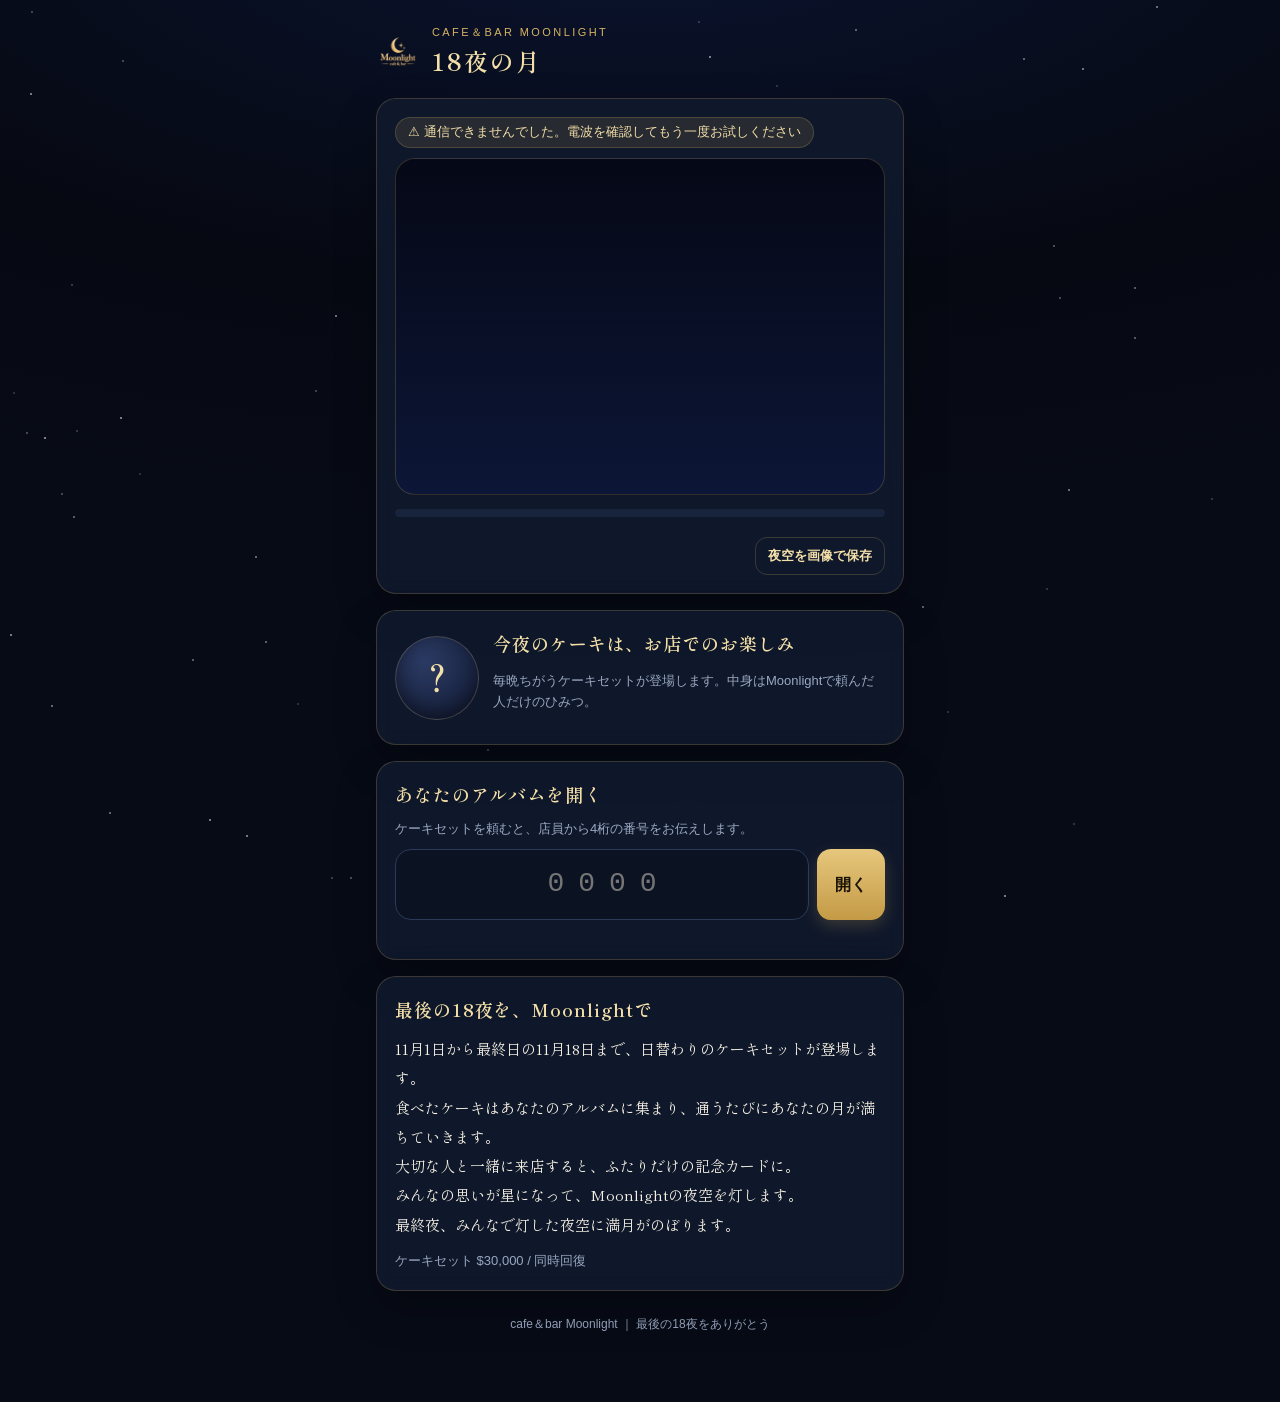
==== commit 2c5dba19: "Add files via upload" ====
--- a/index.html
+++ b/index.html
@@ -10,14 +10,14 @@
 <link rel="preconnect" href="https://fonts.googleapis.com">
 <link rel="preconnect" href="https://fonts.gstatic.com" crossorigin>
 <link href="https://fonts.googleapis.com/css2?family=Shippori+Mincho:wght@500;600&display=swap" rel="stylesheet">
-<link rel="icon" href="../icons/icon-192.png">
-<link rel="stylesheet" href="album.css?v=5">
+<link rel="icon" href="icons/icon-192.png">
+<link rel="stylesheet" href="album.css?v=13">
 </head>
 <body>
 <div class="bg-stars" id="bgStars" aria-hidden="true"></div>
 <main class="wrap">
   <header class="brand">
-    <img src="../icons/icon-192.png" alt="">
+    <img src="icons/icon-192.png" alt="">
     <div>
       <div class="eyebrow">cafe＆bar Moonlight</div>
       <h1>18夜の月</h1>
@@ -51,6 +51,7 @@
       <div>
         <h2 id="tonightTitle">今夜のケーキは、お店でのお楽しみ</h2>
         <p class="small muted" id="tonightText">毎晩ちがうケーキセットが登場します。中身はMoonlightで頼んだ人だけのひみつ。</p>
+        <button class="btn sm hidden" type="button" id="tonightRevealBtn">今夜のケーキを見る</button>
       </div>
     </div>
   </section>
@@ -68,12 +69,12 @@
 
   <section class="card" id="aboutCard">
     <h2>最後の18夜を、Moonlightで</h2>
-    <p class="lead">11月1日から最終日の11月18日まで、日替わりでケーキセットが登場します。<br>
+    <p class="lead">11月1日から最終日の11月18日まで、日替わりのケーキセットが登場します。<br>
     食べたケーキはあなたのアルバムに集まり、通うたびにあなたの月が満ちていきます。<br>
-    大切な人と一緒に来れば、ふたりだけの記念カードに。<br>
+    大切な人と一緒に来店すると、ふたりだけの記念カードに。<br>
     みんなの思いが星になって、Moonlightの夜空を灯します。<br>
     最終夜、みんなで灯した夜空に満月がのぼります。</p>
-    <p class="small muted" style="margin:12px 0 0"> ケーキセット $30,000 / 同時回復 / </p>
+    <p class="small muted" style="margin:12px 0 0"> ケーキセット $30,000 / 同時回復 </p>
   </section>
 
   <!-- アルバム -->
@@ -83,6 +84,7 @@
         <div class="who">
           <div class="small muted">あなたのアルバム</div>
           <p class="name" id="albumName"></p>
+          <div class="name-req" id="nameReq"></div>
           <div class="title" id="albumTitle"></div>
         </div>
         <div class="my-moon" id="myMoon" aria-hidden="true"></div>
@@ -163,10 +165,9 @@
 </div>
 <div class="toast hidden" id="toast"></div>
 
-<script src="../config.js"></script>
-<script src="album-config.js"></script>
-<script src="cake-api.js?v=3"></script>
-<script src="album-image.js?v=6"></script>
-<script src="album.js?v=6"></script>
+<script src="config.js"></script>
+<script src="cake-api.js?v=13"></script>
+<script src="album-image.js?v=13"></script>
+<script src="album.js?v=13"></script>
 </body>
 </html>
--- a/album.css
+++ b/album.css
@@ -0,0 +1,231 @@
+/* album.css — 18夜の月（お客さん用アルバム・受付ページ共通） */
+:root{
+  color-scheme:dark;
+  --bg:#070b16;
+  --sky1:#0b1430;
+  --sky2:#060912;
+  --panel:rgba(17,26,46,.86);
+  --panel2:rgba(23,34,58,.9);
+  --line:rgba(214,179,101,.22);
+  --line2:#2a3a58;
+  --text:#f6f1e4;
+  --muted:#9aa8c2;
+  --gold:#d6b365;
+  --gold2:#f3dfa8;
+  --moon:#f4ecd2;
+  --blue:#8fb6ff;
+  --ok:#7fdcb2;
+  --warn:#ffd98a;
+  --danger:#ff8f8f;
+  --radius:20px;
+  --mincho:"Shippori Mincho","Hiragino Mincho ProN","Yu Mincho",serif;
+}
+*{box-sizing:border-box;-webkit-tap-highlight-color:transparent}
+html,body{margin:0;min-height:100%}
+body{
+  background:radial-gradient(120% 70% at 50% -10%,var(--sky1) 0%,var(--sky2) 60%,var(--bg) 100%) fixed,var(--bg);
+  color:var(--text);
+  font-family:-apple-system,BlinkMacSystemFont,"Segoe UI","Hiragino Kaku Gothic ProN","Yu Gothic UI","Noto Sans JP",sans-serif;
+  line-height:1.6;-webkit-text-size-adjust:100%;
+  padding:env(safe-area-inset-top) 0 env(safe-area-inset-bottom);
+  transition:background .8s ease;
+}
+body.stage-1{background:radial-gradient(120% 70% at 50% -10%,#14204a 0%,#080d1d 60%,var(--bg) 100%) fixed}
+body.stage-2{background:radial-gradient(120% 70% at 50% -10%,#1d2a5c 0%,#0a1024 60%,var(--bg) 100%) fixed}
+body.stage-3{background:radial-gradient(120% 70% at 50% -10%,#2a3468 0%,#0d1430 55%,var(--bg) 100%) fixed}
+body.stage-4{background:radial-gradient(120% 70% at 50% -10%,#3b3f72 0%,#151a3a 50%,#0a0e1f 100%) fixed}
+button,input,textarea{font:inherit;color:inherit}
+button{cursor:pointer}
+.hidden{display:none!important}
+.muted{color:var(--muted)}
+.small{font-size:13px}
+.wrap{width:min(100%,560px);margin:0 auto;padding:18px 16px 56px}
+
+/* 背景の星 */
+.bg-stars{position:fixed;inset:0;z-index:-1;pointer-events:none;overflow:hidden}
+.bg-stars i{position:absolute;width:2px;height:2px;border-radius:50%;background:#fff;opacity:.5;animation:twinkle 4s ease-in-out infinite}
+@keyframes twinkle{0%,100%{opacity:.15}50%{opacity:.75}}
+@media (prefers-reduced-motion:reduce){*{animation:none!important;transition:none!important}}
+
+/* ヘッダー */
+.brand{display:flex;align-items:center;gap:12px;margin:6px 0 18px}
+.brand img{width:44px;height:44px;border-radius:12px;object-fit:contain}
+.brand .eyebrow{font-size:11px;letter-spacing:.22em;color:var(--gold);text-transform:uppercase}
+.brand h1{margin:0;font-family:var(--mincho);font-size:24px;font-weight:600;letter-spacing:.08em;color:var(--gold2)}
+
+.card{background:var(--panel);border:1px solid var(--line);border-radius:var(--radius);padding:18px;margin:0 0 16px;box-shadow:0 18px 40px rgba(0,0,0,.28);backdrop-filter:blur(10px)}
+.card h2{margin:0 0 10px;font-family:var(--mincho);font-size:18px;font-weight:600;color:var(--gold2);letter-spacing:.05em}
+.card h3{margin:0 0 6px;font-size:15px}
+.lead{font-family:var(--mincho);font-size:15px;line-height:1.95;margin:0}
+
+/* 夜空 */
+.sky{position:relative;border-radius:var(--radius);overflow:hidden;background:linear-gradient(180deg,#050816 0%,#0c1636 100%);border:1px solid var(--line);aspect-ratio:16/11;margin:0 0 14px}
+.sky svg{position:absolute;inset:0;width:100%;height:100%}
+.sky .sky-label{position:absolute;left:14px;bottom:12px;right:14px;display:flex;justify-content:space-between;align-items:flex-end;gap:8px;font-size:13px;color:#d9e2f5;text-shadow:0 1px 4px #000}
+.sky .sky-count{font-family:var(--mincho);font-size:28px;color:var(--gold2);line-height:1}
+.sky .sky-count small{font-size:13px;color:#c9d3e8;margin-left:4px}
+.star-dot{animation:twinkle 5s ease-in-out infinite}
+.progress{height:8px;border-radius:999px;background:#18233c;overflow:hidden;margin:8px 0 6px}
+.progress i{display:block;height:100%;border-radius:inherit;background:linear-gradient(90deg,#b8913f,#f3dfa8);transition:width .8s cubic-bezier(.22,1,.36,1)}
+.stages{display:grid;grid-template-columns:repeat(4,1fr);gap:6px;margin-top:10px}
+.stages div{text-align:center;font-size:12px;color:var(--muted);padding:8px 2px;border-radius:12px;background:rgba(255,255,255,.03);border:1px solid transparent}
+.stages div.done{color:var(--gold2);border-color:var(--line);background:rgba(214,179,101,.08)}
+.stages b{display:block;font-size:20px;font-weight:400}
+
+/* 今夜のケーキ（秘密） */
+.mystery{display:flex;gap:14px;align-items:center}
+.mystery .dome{flex:0 0 84px;height:84px;border-radius:50%;display:grid;place-items:center;font-size:34px;background:radial-gradient(circle at 35% 30%,#2b3a63,#111a33);border:1px solid var(--line);box-shadow:inset 0 -8px 18px rgba(0,0,0,.4)}
+.night-badge{display:inline-flex;align-items:center;gap:6px;padding:4px 12px;border-radius:999px;background:rgba(214,179,101,.12);border:1px solid var(--line);color:var(--gold2);font-size:13px;margin-bottom:10px}
+
+/* 番号入力 */
+.code-form{display:flex;gap:8px;margin-top:10px}
+.code-input{flex:1;min-width:0;text-align:center;font-size:28px;letter-spacing:.5em;padding:12px 0 12px .5em;border-radius:16px;border:1px solid var(--line2);background:#0b1222;font-family:ui-monospace,Menlo,monospace}
+.code-input:focus{outline:2px solid var(--gold);outline-offset:1px}
+.btn{border:0;border-radius:14px;padding:12px 18px;font-weight:700;background:linear-gradient(180deg,#e6c77d,#c49a45);color:#1a1205;box-shadow:0 6px 16px rgba(214,179,101,.22)}
+.btn:disabled{opacity:.5;cursor:default}
+.btn.ghost{background:transparent;color:var(--gold2);border:1px solid var(--line);box-shadow:none}
+.btn.block{width:100%}
+.btn.sm{padding:8px 12px;font-size:13px;border-radius:12px}
+.error{color:var(--danger);font-size:13px;margin:8px 0 0;min-height:1em}
+.toast{position:fixed;left:50%;bottom:calc(18px + env(safe-area-inset-bottom));transform:translateX(-50%);background:#1d2944;border:1px solid var(--line);color:var(--text);padding:10px 16px;border-radius:14px;font-size:14px;z-index:60;box-shadow:0 10px 30px rgba(0,0,0,.4);max-width:calc(100% - 32px)}
+
+/* アルバム */
+.album-head{display:flex;gap:14px;align-items:center}
+.album-head .who{flex:1;min-width:0}
+.album-head .name{font-family:var(--mincho);font-size:22px;color:var(--gold2);margin:0;overflow-wrap:anywhere}
+.album-head .title{font-size:13px;color:var(--muted)}
+.my-moon{flex:0 0 76px}
+.album-tools{display:flex;gap:8px;justify-content:flex-end;margin-top:10px}
+.grid{display:grid;grid-template-columns:repeat(3,1fr);gap:10px}
+.tile{position:relative;aspect-ratio:3/4;border-radius:16px;border:1px solid var(--line2);background:#0c1426;overflow:hidden;display:flex;flex-direction:column;align-items:center;justify-content:center;text-align:center;padding:6px;font-size:12px;color:var(--muted)}
+.tile .n{position:absolute;top:6px;left:8px;font-size:11px;letter-spacing:.06em;color:var(--muted)}
+.tile.got{border-color:rgba(214,179,101,.5);background:radial-gradient(circle at 50% 35%,#1c2950,#0c1426 70%);color:var(--text);cursor:pointer;padding:18px 4px 6px}
+.tile.got img{width:100%;flex:1;min-height:0;object-fit:contain}
+.tile.got .t{font-size:11px;line-height:1.3;margin-top:2px;overflow:hidden;display:-webkit-box;-webkit-line-clamp:2;-webkit-box-orient:vertical}
+.tile.got.pair::after{content:"🫖";position:absolute;top:4px;right:6px;font-size:14px}
+.tile.sealed{border-color:var(--gold);background:linear-gradient(160deg,#2a2210,#0d1426);color:var(--gold2);cursor:pointer;animation:glow 2.4s ease-in-out infinite}
+.tile.sealed b{font-size:26px;display:block;margin-bottom:4px}
+@keyframes glow{0%,100%{box-shadow:0 0 0 rgba(214,179,101,0)}50%{box-shadow:0 0 18px rgba(214,179,101,.45)}}
+.tile.today{border-style:dashed;border-color:rgba(214,179,101,.5);color:var(--gold2)}
+.tile.passed{opacity:.45}
+.tile.final.got{border-color:#9fc2ff;box-shadow:0 0 0 1px rgba(159,194,255,.3) inset}
+.complete .tile.got{border-color:var(--gold)}
+.complete-banner{display:none;text-align:center;font-family:var(--mincho);color:var(--gold2);margin:0 0 12px;padding:10px;border-radius:14px;border:1px solid var(--gold);background:rgba(214,179,101,.1)}
+.complete .complete-banner{display:block}
+
+.pairs{display:grid;gap:10px}
+.pair-card{display:flex;gap:12px;align-items:center;padding:12px;border-radius:16px;border:1px solid var(--line);background:linear-gradient(135deg,rgba(214,179,101,.1),rgba(143,182,255,.06))}
+.pair-card img{width:64px;height:64px;object-fit:contain;flex:0 0 64px}
+.pair-card .names{font-family:var(--mincho);color:var(--gold2)}
+
+.teaser{display:flex;gap:14px;align-items:center}
+.teaser img{width:110px;height:110px;object-fit:contain;flex:0 0 110px;filter:drop-shadow(0 0 14px rgba(200,215,255,.35))}
+.teaser .hint{font-family:var(--mincho);font-size:16px;color:var(--moon)}
+
+textarea{width:100%;min-height:76px;resize:vertical;border-radius:14px;border:1px solid var(--line2);background:#0b1222;padding:10px 12px}
+.row{display:flex;gap:8px;align-items:center;justify-content:space-between;margin-top:8px}
+
+/* 詳細・開封 */
+.modal{position:fixed;inset:0;z-index:50;display:grid;place-items:center;padding:18px;background:rgba(3,6,14,.78);backdrop-filter:blur(6px)}
+.modal-card{width:min(100%,420px);max-height:calc(100vh - 36px);overflow:auto;background:#0e1730;border:1px solid var(--line);border-radius:24px;padding:20px;text-align:center;box-shadow:0 24px 60px rgba(0,0,0,.55)}
+.modal-card img{width:min(100%,300px);aspect-ratio:1;object-fit:contain}
+.modal-card .kicker{font-size:12px;letter-spacing:.2em;color:var(--gold)}
+.modal-card h3{font-family:var(--mincho);font-size:20px;color:var(--gold2);margin:6px 0 2px}
+.modal-card .drink{color:var(--muted);margin:0 0 10px}
+.modal-card .pr{font-family:var(--mincho);margin:0 0 12px}
+.modal-card .with{display:inline-block;margin:0 0 12px;padding:6px 12px;border-radius:999px;background:rgba(214,179,101,.12);color:var(--gold2);font-size:13px}
+.reveal img{animation:reveal 1.1s cubic-bezier(.22,1,.36,1) both}
+.reveal h3,.reveal .drink,.reveal .pr,.reveal .with{animation:fadeup .6s .7s both}
+@keyframes reveal{0%{opacity:0;transform:scale(.6) rotate(-6deg);filter:brightness(3) blur(8px)}60%{opacity:1;filter:brightness(1.4) blur(0)}100%{transform:none;filter:none}}
+@keyframes fadeup{from{opacity:0;transform:translateY(8px)}to{opacity:1;transform:none}}
+
+/* 最終夜 */
+.names-cloud{display:flex;flex-wrap:wrap;gap:6px 10px;justify-content:center;font-family:var(--mincho);color:var(--gold2)}
+.names-cloud span{padding:2px 8px;border-radius:999px;background:rgba(214,179,101,.08)}
+.messages{display:grid;gap:8px;margin-top:12px}
+.messages div{padding:10px 12px;border-radius:14px;background:rgba(255,255,255,.04);border:1px solid var(--line2);font-size:14px}
+.messages b{color:var(--gold2);font-weight:600;margin-right:6px}
+
+.foot{text-align:center;font-size:12px;color:var(--muted);margin-top:24px}
+
+/* ===== 受付ページ ===== */
+.staff .field{display:grid;gap:6px;margin-bottom:12px}
+.staff label{font-size:13px;color:var(--muted)}
+.staff input[type=text],.staff input[type=password]{width:100%;padding:12px 14px;border-radius:14px;border:1px solid var(--line2);background:#0b1222;font-size:16px}
+.staff input:focus{outline:2px solid var(--gold);outline-offset:1px}
+.suggest{display:grid;gap:6px;margin-top:6px}
+.suggest button{display:flex;justify-content:space-between;align-items:center;gap:8px;text-align:left;padding:10px 12px;border-radius:12px;border:1px solid var(--line2);background:#0f182c}
+.suggest button .meta{font-size:12px;color:var(--muted);white-space:nowrap}
+.suggest button.new{border-style:dashed;color:var(--gold2)}
+.suggest button.done{opacity:.6}
+.chips{display:flex;flex-wrap:wrap;gap:8px;min-height:40px;padding:8px;border-radius:14px;border:1px dashed var(--line2);margin-bottom:12px}
+.chips:empty::before{content:"ここにお客さんが入ります";color:var(--muted);font-size:13px;padding:4px}
+.chip{display:inline-flex;align-items:center;gap:6px;padding:6px 6px 6px 12px;border-radius:999px;background:rgba(214,179,101,.14);border:1px solid var(--line);color:var(--gold2)}
+.chip button{border:0;background:#2a2410;color:var(--gold2);width:24px;height:24px;border-radius:50%;line-height:1}
+.chip .tag{font-size:11px;color:var(--warn)}
+.result{display:grid;gap:8px}
+.result .r{padding:12px;border-radius:14px;border:1px solid var(--line2);background:#0f182c}
+.result .r.new{border-color:var(--gold);background:rgba(214,179,101,.08)}
+.result .code{font-family:ui-monospace,Menlo,monospace;font-size:26px;letter-spacing:.25em;color:var(--gold2)}
+.list{display:grid;gap:6px}
+.list .li{display:flex;justify-content:space-between;align-items:center;gap:8px;padding:8px 10px;border-radius:12px;background:rgba(255,255,255,.03);font-size:14px}
+.list .li .meta{font-size:12px;color:var(--muted)}
+.topline{display:flex;justify-content:space-between;align-items:center;gap:8px;margin-bottom:12px}
+.staff select.night-select{width:100%;padding:12px 14px;border-radius:14px;border:1px solid var(--line2);background:#0b1222;font-size:16px;color:var(--text)}
+.late-note{margin-top:6px;padding:8px 12px;border-radius:12px;background:rgba(255,217,138,.1);border:1px solid rgba(255,217,138,.35);color:var(--warn);font-size:13px}
+.suggest button .meta.app{color:var(--blue)}
+.list .li .late{color:var(--warn);font-size:11px;margin-left:4px}
+
+/* ===== 第3版 ===== */
+.mystery .dome{font-family:var(--mincho);color:var(--gold2)}
+.test-banner{display:flex;flex-wrap:wrap;gap:6px 12px;align-items:center;margin:0 0 14px;padding:10px 14px;border-radius:14px;background:rgba(143,182,255,.1);border:1px solid rgba(143,182,255,.4);color:#cfe0ff;font-size:13px}
+.test-banner select{margin-left:6px;padding:4px 8px;border-radius:10px;border:1px solid var(--line2);background:#0b1222;color:var(--text)}
+.sub-h{margin:16px 0 6px;font-family:var(--mincho);color:var(--gold2);font-size:15px;text-align:center}
+.staff-pick{display:flex;flex-wrap:wrap;gap:8px}
+.who-line{font-size:13px;color:var(--muted);margin:0 0 12px}
+.who-line b{color:var(--gold2)}
+.linklike{border:0;background:none;color:var(--blue);text-decoration:underline;padding:0;font-size:13px}
+.save-panel{text-align:left;margin-top:6px}
+.save-panel .preview{display:block;width:100%;aspect-ratio:auto;border-radius:14px;border:1px solid var(--line);margin:0 0 12px}
+.save-panel .checks{display:grid;gap:6px;margin:0 0 10px}
+.save-panel .checks label{display:flex;gap:8px;align-items:center;padding:8px 10px;border-radius:12px;background:rgba(255,255,255,.04);font-size:14px}
+.save-panel .checks input{width:18px;height:18px;accent-color:#d6b365}
+.save-panel .add{display:flex;gap:6px;margin-bottom:12px}
+.save-panel .add input{flex:1;min-width:0;padding:9px 12px;border-radius:12px;border:1px solid var(--line2);background:#0b1222}
+.modal-card .actions{display:flex;gap:8px;justify-content:center;flex-wrap:wrap}
+.msg-pending{color:var(--warn)}
+.msg-approved{color:var(--ok)}
+.msg-hidden{color:var(--muted)}
+button.pair-card{width:100%;color:inherit;font:inherit;cursor:pointer;text-align:left}
+
+/* ===== タブ・フレーム・連続来店・証明書 ===== */
+.tabs{position:sticky;top:0;z-index:5;display:grid;grid-template-columns:repeat(3,1fr);gap:6px;margin:0 0 14px;padding:6px;border-radius:16px;background:rgba(7,11,22,.88);border:1px solid var(--line);backdrop-filter:blur(10px)}
+.tab{border:0;border-radius:12px;padding:10px 4px;background:transparent;color:var(--muted);font-weight:700;font-size:14px}
+.tab.active{background:rgba(214,179,101,.16);color:var(--gold2)}
+.frames{display:grid;grid-template-columns:repeat(3,1fr);gap:8px}
+.frame-chip{position:relative;border:1px solid var(--line2);border-radius:14px;background:#0c1426;padding:10px 6px;text-align:center;color:var(--text);font-size:13px}
+.frame-chip b{display:block;font-family:var(--mincho);color:var(--gold2);font-size:15px}
+.frame-chip small{display:block;color:var(--muted);font-size:11px}
+.frame-chip.active{border-color:var(--gold);box-shadow:0 0 0 1px var(--gold) inset;background:rgba(214,179,101,.1)}
+.frame-chip:disabled{opacity:.45;cursor:default}
+.save-panel .frames{margin:0 0 10px}
+.tile.streak::before{content:"✦";position:absolute;top:4px;right:8px;color:#fff3c4;font-size:14px;text-shadow:0 0 8px #ffe9a8;animation:twinkle 2.2s ease-in-out infinite;z-index:1}
+.tile.got.streak::after{content:"";position:absolute;top:14%;right:-10%;width:46%;height:2px;border-radius:2px;background:linear-gradient(90deg,#fffbe8 0%,rgba(255,245,210,.6) 30%,rgba(255,245,210,0) 100%);box-shadow:-2px 0 6px rgba(255,240,190,.9);transform-origin:left center;transform:rotate(-26deg) translateX(40px);opacity:0;animation:shoot 4.2s ease-out infinite;pointer-events:none}
+@keyframes shoot{0%{transform:rotate(-26deg) translateX(40px);opacity:0}6%{opacity:1}26%{transform:rotate(-26deg) translateX(-150px);opacity:0}100%{transform:rotate(-26deg) translateX(-150px);opacity:0}}
+.streak-badge{display:inline-block;margin:0 0 10px;padding:5px 12px;border-radius:999px;background:rgba(255,243,196,.12);color:#fff3c4;font-size:13px}
+.cert-lock{display:flex;gap:12px;align-items:center;color:var(--muted);font-size:14px}
+.cert-lock b{font-size:30px}
+
+/* 画像の保存（長押し） */
+.save-overlay{position:fixed;inset:0;z-index:80;display:grid;place-items:center;padding:16px;background:rgba(3,6,14,.92)}
+.save-overlay-inner{width:min(100%,460px);max-height:100%;overflow:auto;text-align:center}
+.save-overlay img{display:block;width:100%;border-radius:12px;margin:10px 0 14px;-webkit-touch-callout:default;user-select:auto}
+.save-overlay-tip{margin:0;color:var(--gold2);font-size:14px;line-height:1.7}
+.tile.today{cursor:pointer}
+.name-req{font-size:12px;color:var(--warn);margin-top:2px}
+.linklike.small{font-size:12px}
+.tonight-note{display:inline-block;margin:0 0 12px;padding:6px 12px;border-radius:999px;background:rgba(143,182,255,.12);color:#cfe0ff;font-size:13px}
+.mystery .dome.got{background:radial-gradient(circle at 50% 40%,#22325c,#0d1530);border-color:rgba(214,179,101,.6);overflow:hidden;padding:4px}
+.mystery .dome.got img{width:100%;height:100%;object-fit:contain}
+.mystery .dome.got.reveal img{animation:reveal 1.1s cubic-bezier(.22,1,.36,1) both}
+#tonightRevealBtn{margin-top:8px;animation:glow 2.4s ease-in-out infinite}
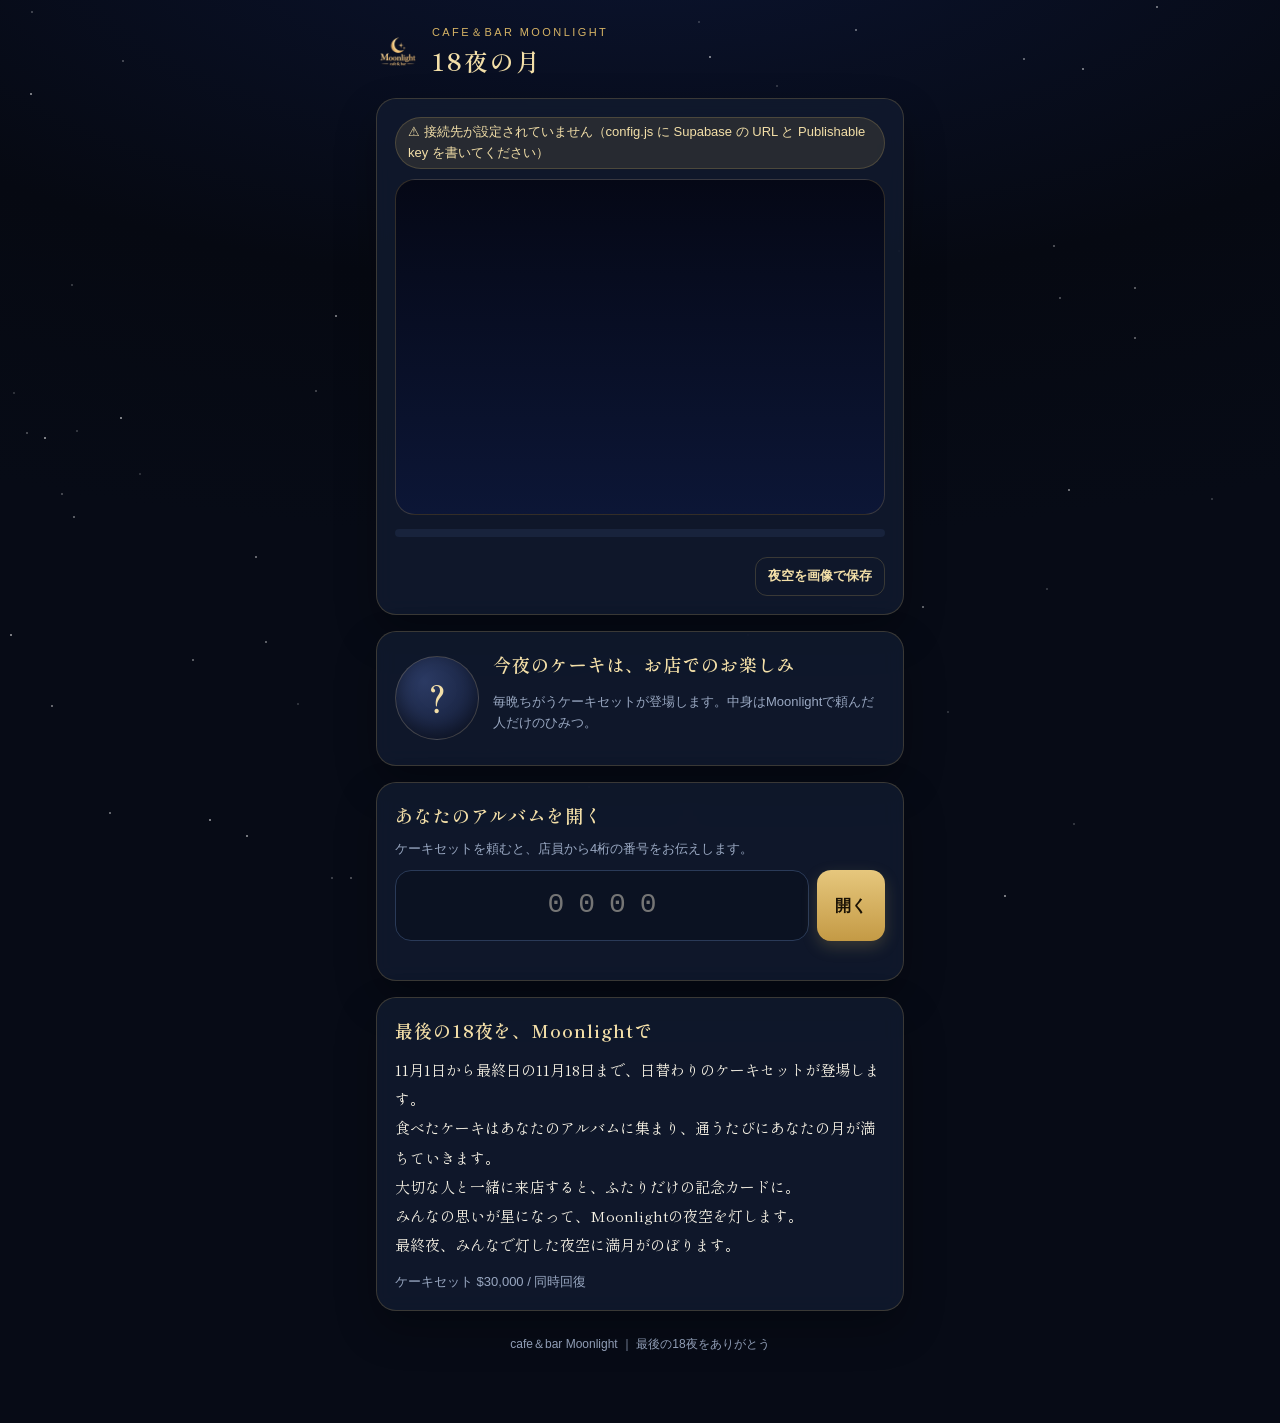
==== commit 8b75e29d: "Add files via upload" ====
--- a/index.html
+++ b/index.html
@@ -9,9 +9,9 @@
 <meta name="description" content="cafe＆bar Moonlight 最後の18夜。ケーキセットで集めるあなただけのアルバム。">
 <link rel="preconnect" href="https://fonts.googleapis.com">
 <link rel="preconnect" href="https://fonts.gstatic.com" crossorigin>
-<link href="https://fonts.googleapis.com/css2?family=Shippori+Mincho:wght@500;600&display=swap" rel="stylesheet">
+<link href="https://fonts.googleapis.com/css2?family=Cormorant+Garamond:ital,wght@0,500;0,600;1,500&family=Shippori+Mincho:wght@500;600&display=swap" rel="stylesheet">
 <link rel="icon" href="icons/icon-192.png">
-<link rel="stylesheet" href="album.css?v=13">
+<link rel="stylesheet" href="album.css?v=22">
 </head>
 <body>
 <div class="bg-stars" id="bgStars" aria-hidden="true"></div>
@@ -25,7 +25,7 @@
   </header>
 
   <div class="test-banner hidden" id="testBanner">
-    <b>テストモード</b>　本番とは別の記録です。
+    <b>デモ</b>　本番とは別の記録です。
     <label>テストの「今夜」<select id="testNightSelect"></select></label>
   </div>
 
@@ -38,12 +38,6 @@
     <div class="album-tools"><button class="btn ghost sm" type="button" id="saveSkyBtn">夜空を画像で保存</button></div>
   </section>
 
-  <section class="card hidden" id="finalCard">
-    <h2>🌕 満月の夜に、灯してくれた人たち</h2>
-    <div class="names-cloud" id="finalNames"></div>
-    <h3 class="sub-h" id="finalMessagesTitle">街への寄せ書き</h3>
-    <div class="messages" id="finalMessages"></div>
-  </section>
 
   <section class="card" id="tonightCard">
     <div class="mystery">
@@ -82,7 +76,7 @@
     <div class="card">
       <div class="album-head">
         <div class="who">
-          <div class="small muted">あなたのアルバム</div>
+          <div class="small muted album-label">あなたのアルバム<span class="my-code" id="albumCode" title="あなたの番号（店頭で伝えるとスムーズです）"></span></div>
           <p class="name" id="albumName"></p>
           <div class="name-req" id="nameReq"></div>
           <div class="title" id="albumTitle"></div>
@@ -147,12 +141,22 @@
     </div>
 
     <div data-panel="message" class="hidden">
+      <div class="card hidden" id="finalCard">
+        <h2>🌕 満月の夜に、灯してくれた人たち</h2>
+        <p class="small muted" style="margin:0 0 8px">アルバムを持っている人だけが見られます。</p>
+        <div class="names-cloud" id="finalNames"></div>
+      </div>
       <div class="card">
         <h2>街への寄せ書き</h2>
-        <p class="small muted" style="margin:0 0 8px">この街へのひとことを残せます。最終夜にみんなの寄せ書きとして公開されます（80文字まで）。</p>
+        <p class="small muted" style="margin:0 0 8px">この街へのひとことを残せます。最終夜に、アルバムを持っている人だけが見られる寄せ書きとして公開されます（80文字まで）。</p>
         <textarea id="messageInput" maxlength="80" placeholder="例：この街で過ごせて楽しかった！"></textarea>
         <div class="small" id="messageStatus" style="margin-top:6px"></div>
         <div class="row"><span class="small muted" id="messageCount">0 / 80</span><button class="btn sm" type="button" id="messageBtn">残す</button></div>
+      </div>
+      <div class="card hidden" id="allMessagesCard">
+        <h2>みんなの寄せ書き</h2>
+        <p class="small muted" style="margin:0 0 8px">アルバムを持っている人だけが見られます。</p>
+        <div class="messages" id="allMessages"></div>
       </div>
     </div>
   </section>
@@ -166,8 +170,8 @@
 <div class="toast hidden" id="toast"></div>
 
 <script src="config.js"></script>
-<script src="cake-api.js?v=13"></script>
-<script src="album-image.js?v=13"></script>
-<script src="album.js?v=13"></script>
+<script src="cake-api.js?v=22"></script>
+<script src="album-image.js?v=22"></script>
+<script src="album.js?v=22"></script>
 </body>
 </html>
--- a/album.css
+++ b/album.css
@@ -229,3 +229,26 @@
 .mystery .dome.got img{width:100%;height:100%;object-fit:contain}
 .mystery .dome.got.reveal img{animation:reveal 1.1s cubic-bezier(.22,1,.36,1) both}
 #tonightRevealBtn{margin-top:8px;animation:glow 2.4s ease-in-out infinite}
+
+/* 受付：自分の名前を選ぶ */
+.staff-pick{display:grid;grid-template-columns:repeat(auto-fill,minmax(130px,1fr));gap:8px;margin-bottom:12px}
+.staff-btn{display:flex;flex-direction:column;align-items:center;gap:2px;padding:14px 8px;border-radius:14px;border:1px solid var(--line);background:rgba(255,255,255,.04);color:var(--text, #eef1f7);font-size:16px;font-weight:700;cursor:pointer;overflow-wrap:anywhere}
+.staff-btn:hover,.staff-btn:focus-visible{border-color:var(--gold)}
+.staff-btn.last{border-color:var(--gold);background:rgba(214,179,101,.12)}
+.staff-btn .small{color:var(--gold2);font-weight:400}
+.staff-manual{display:flex;gap:8px}
+.staff-manual input{flex:1;min-width:0}
+.li-actions{display:flex;flex-direction:column;gap:6px;flex-shrink:0;align-items:stretch}
+
+/* デモページ（?test=1） */
+body.is-demo{padding-top:38px}
+body.is-demo::after{content:"";position:fixed;inset:0;border:5px solid #ff9f1c;pointer-events:none;z-index:60}
+.demo-ribbon{position:fixed;top:0;left:0;right:0;z-index:61;height:38px;display:flex;align-items:center;justify-content:center;gap:10px;padding:0 12px;font-size:13px;font-weight:700;color:#1a1205;
+  background:repeating-linear-gradient(135deg,#ffb020 0 18px,#ff9f1c 18px 36px);box-shadow:0 2px 10px rgba(0,0,0,.4);white-space:nowrap;overflow:hidden;text-overflow:ellipsis}
+.demo-ribbon b{background:#1a1205;color:#ffb020;padding:2px 8px;border-radius:6px;letter-spacing:.12em}
+.demo-watermark{position:fixed;left:50%;top:50%;transform:translate(-50%,-50%) rotate(-24deg);font-size:min(34vw,220px);font-weight:900;letter-spacing:.08em;color:rgba(255,159,28,.08);pointer-events:none;z-index:-1;user-select:none}
+body.is-demo .test-banner{background:rgba(255,159,28,.14);border-color:rgba(255,159,28,.6);color:#ffd9a0}
+body.is-demo .tabs{top:42px}
+
+.album-label{display:flex;align-items:center;gap:8px;flex-wrap:wrap}
+.my-code{display:inline-block;padding:2px 10px;border-radius:999px;border:1px solid var(--gold);background:rgba(214,179,101,.14);color:var(--gold2);font-family:ui-monospace,Menlo,monospace;font-size:13px;letter-spacing:.12em}
